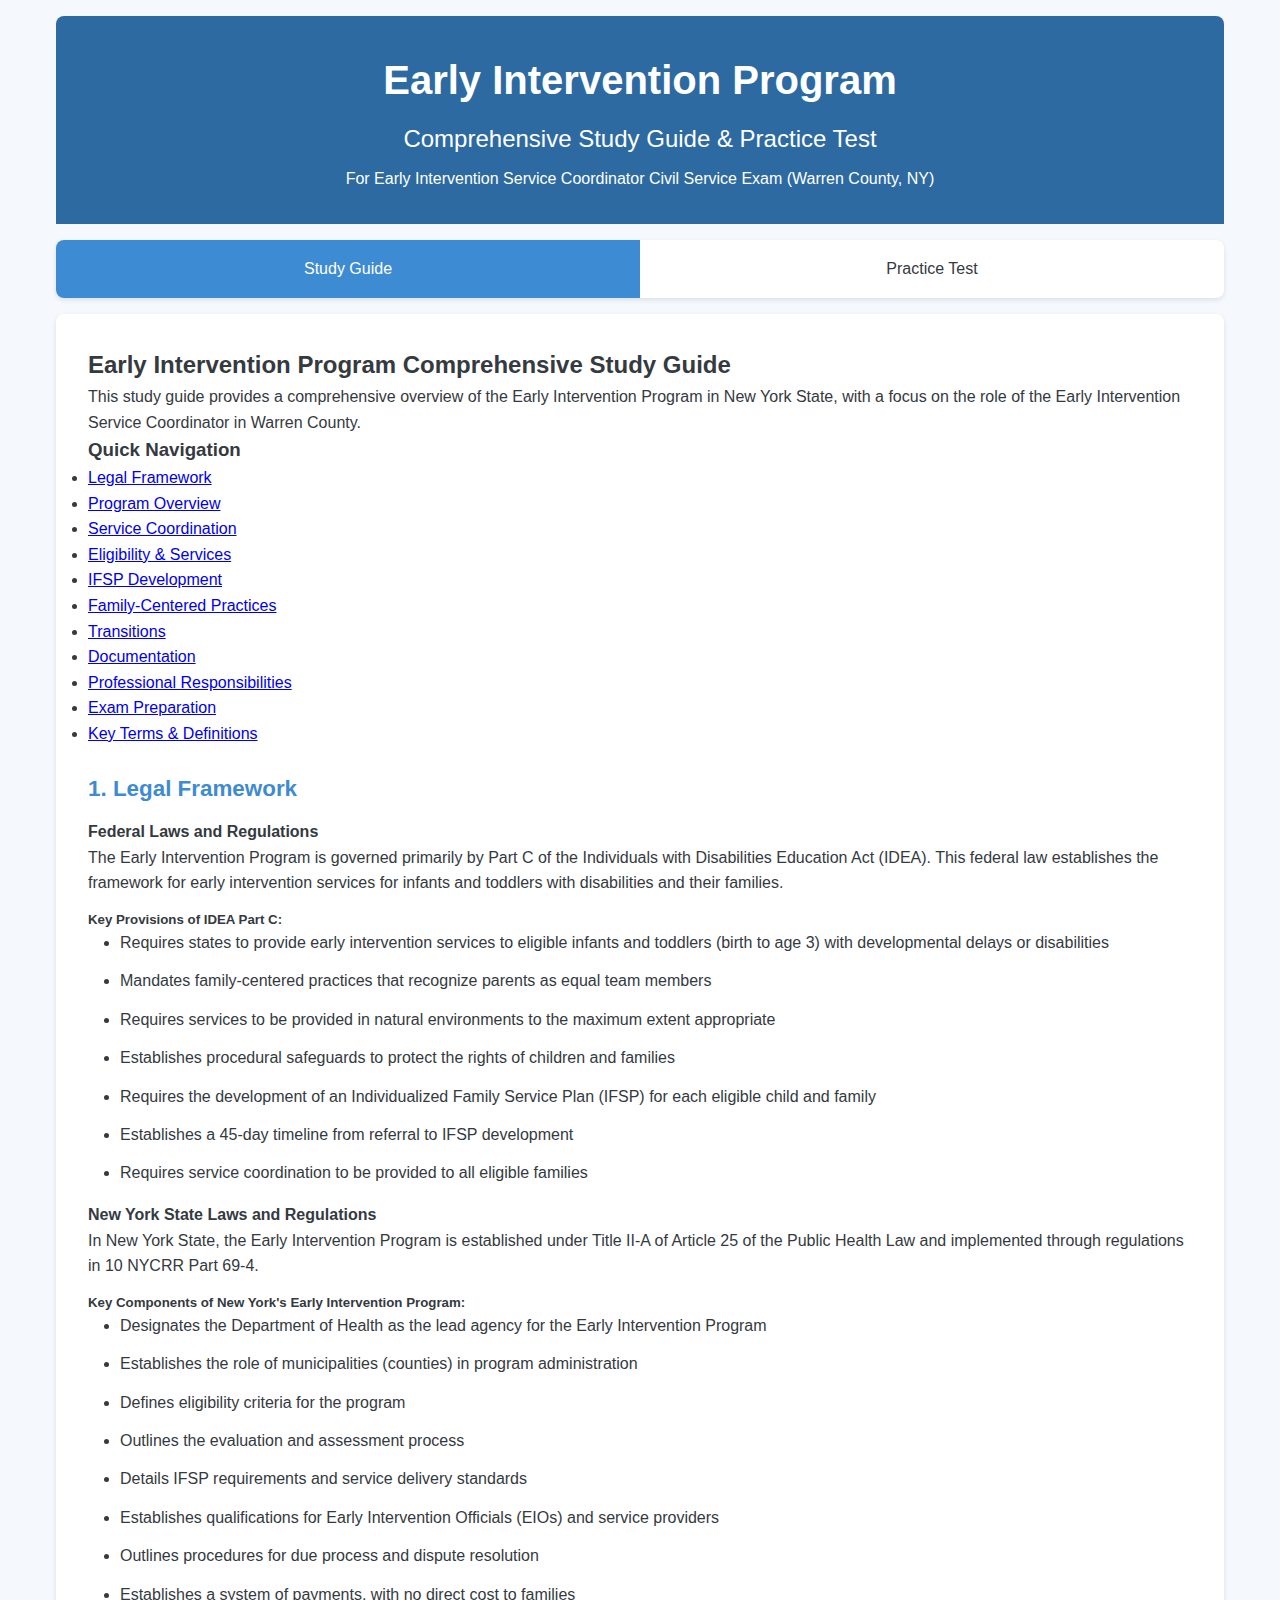
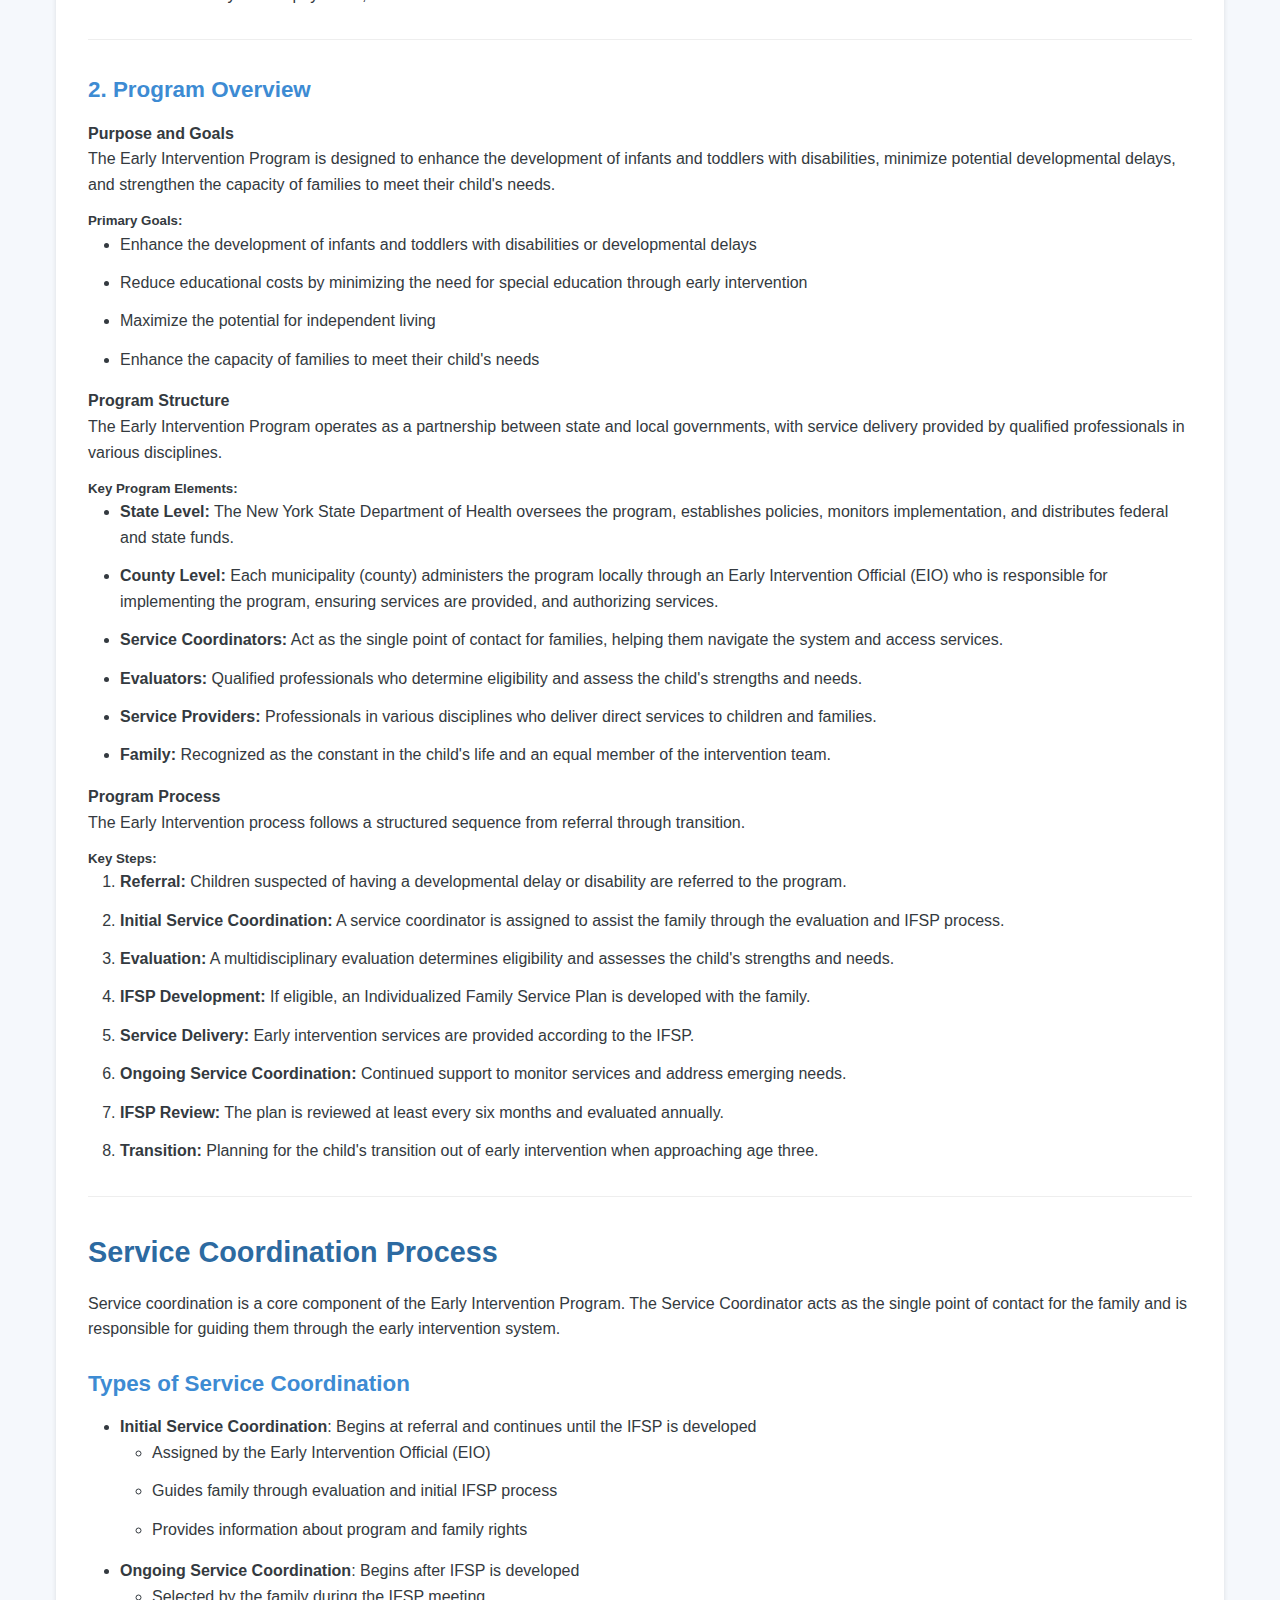
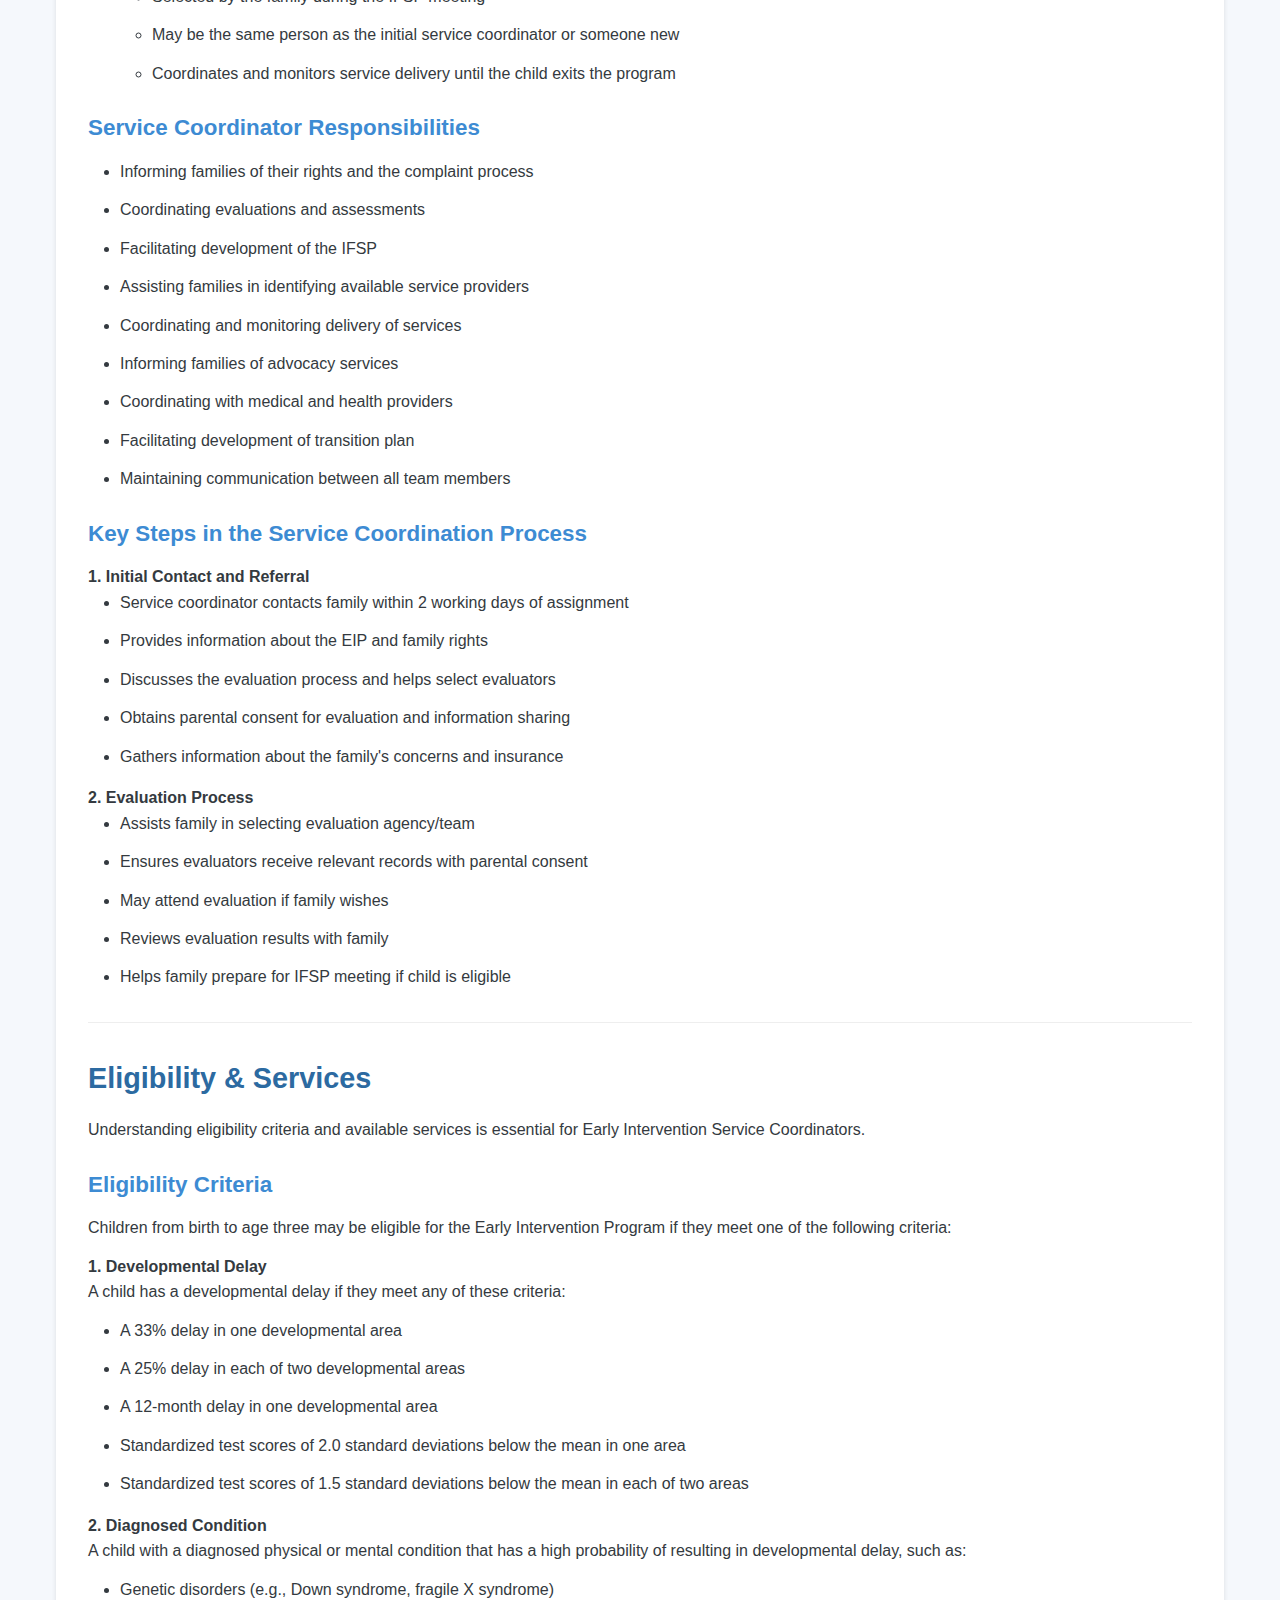
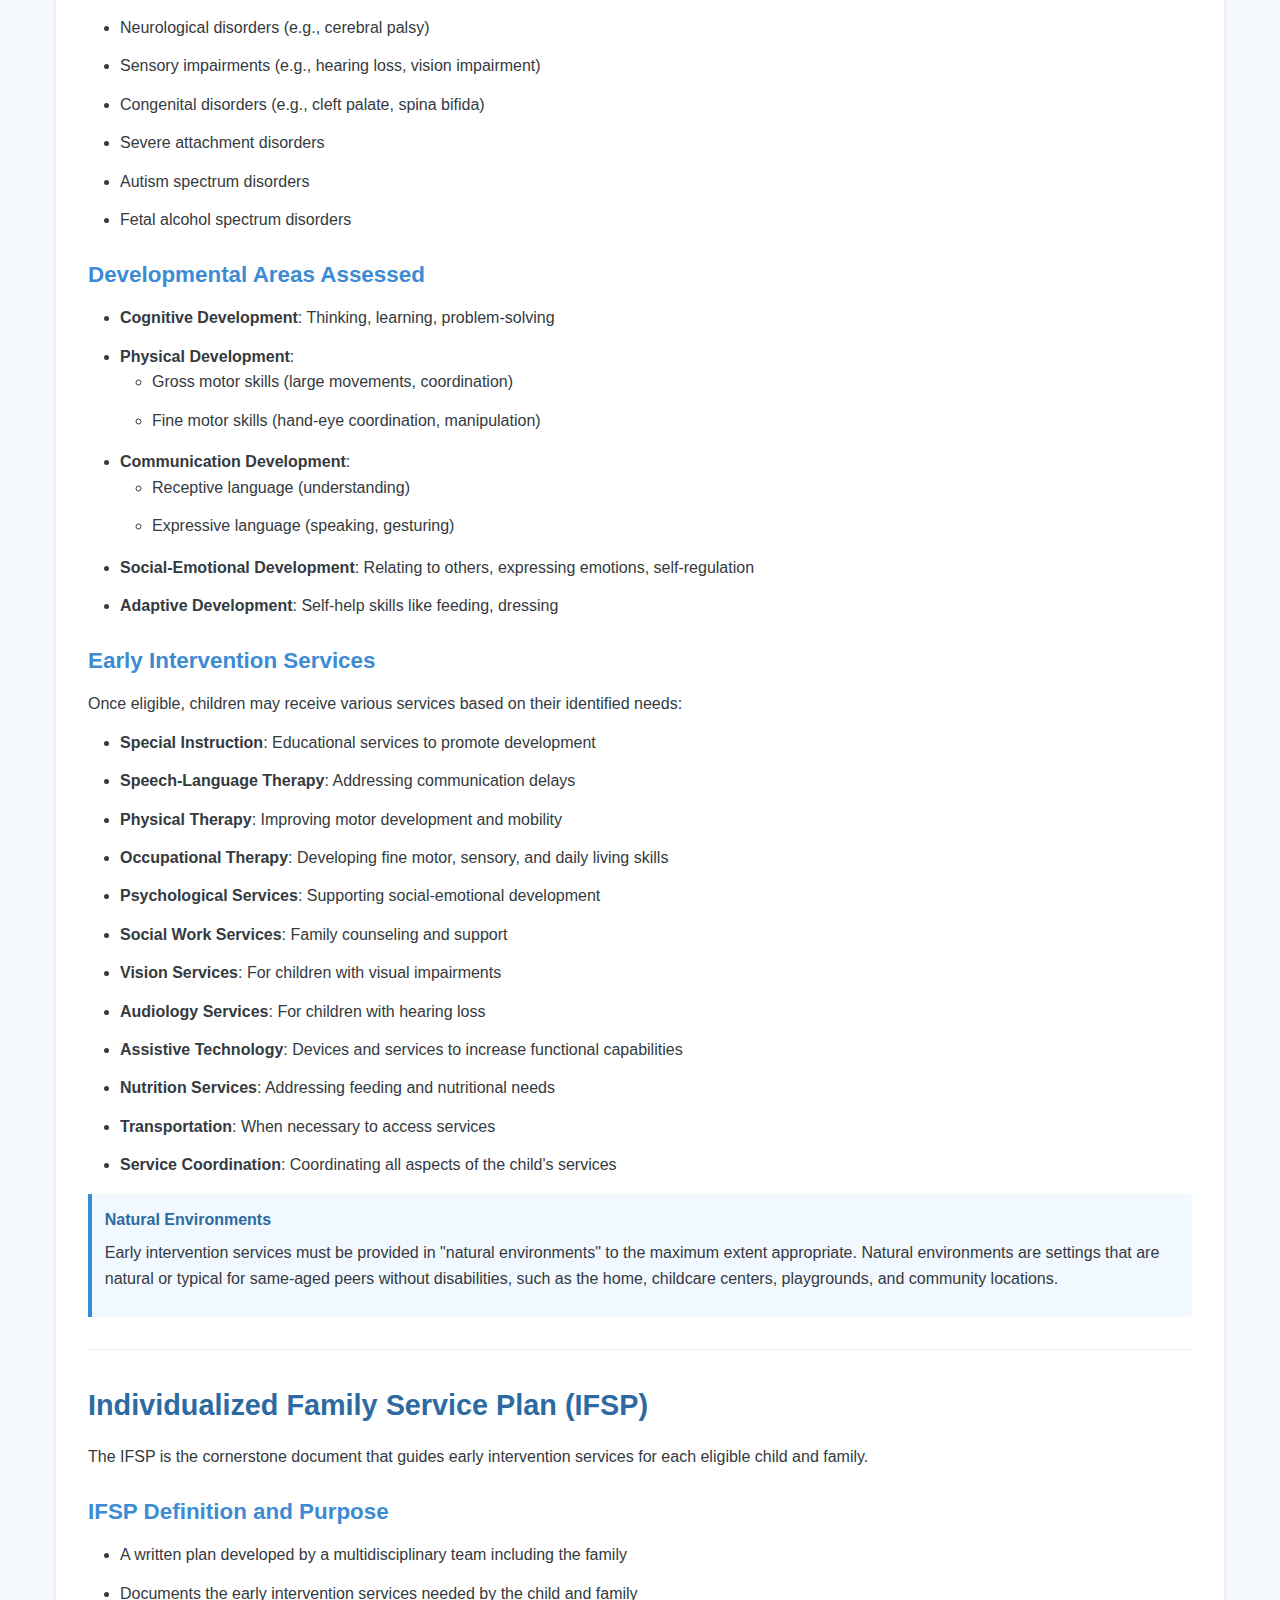
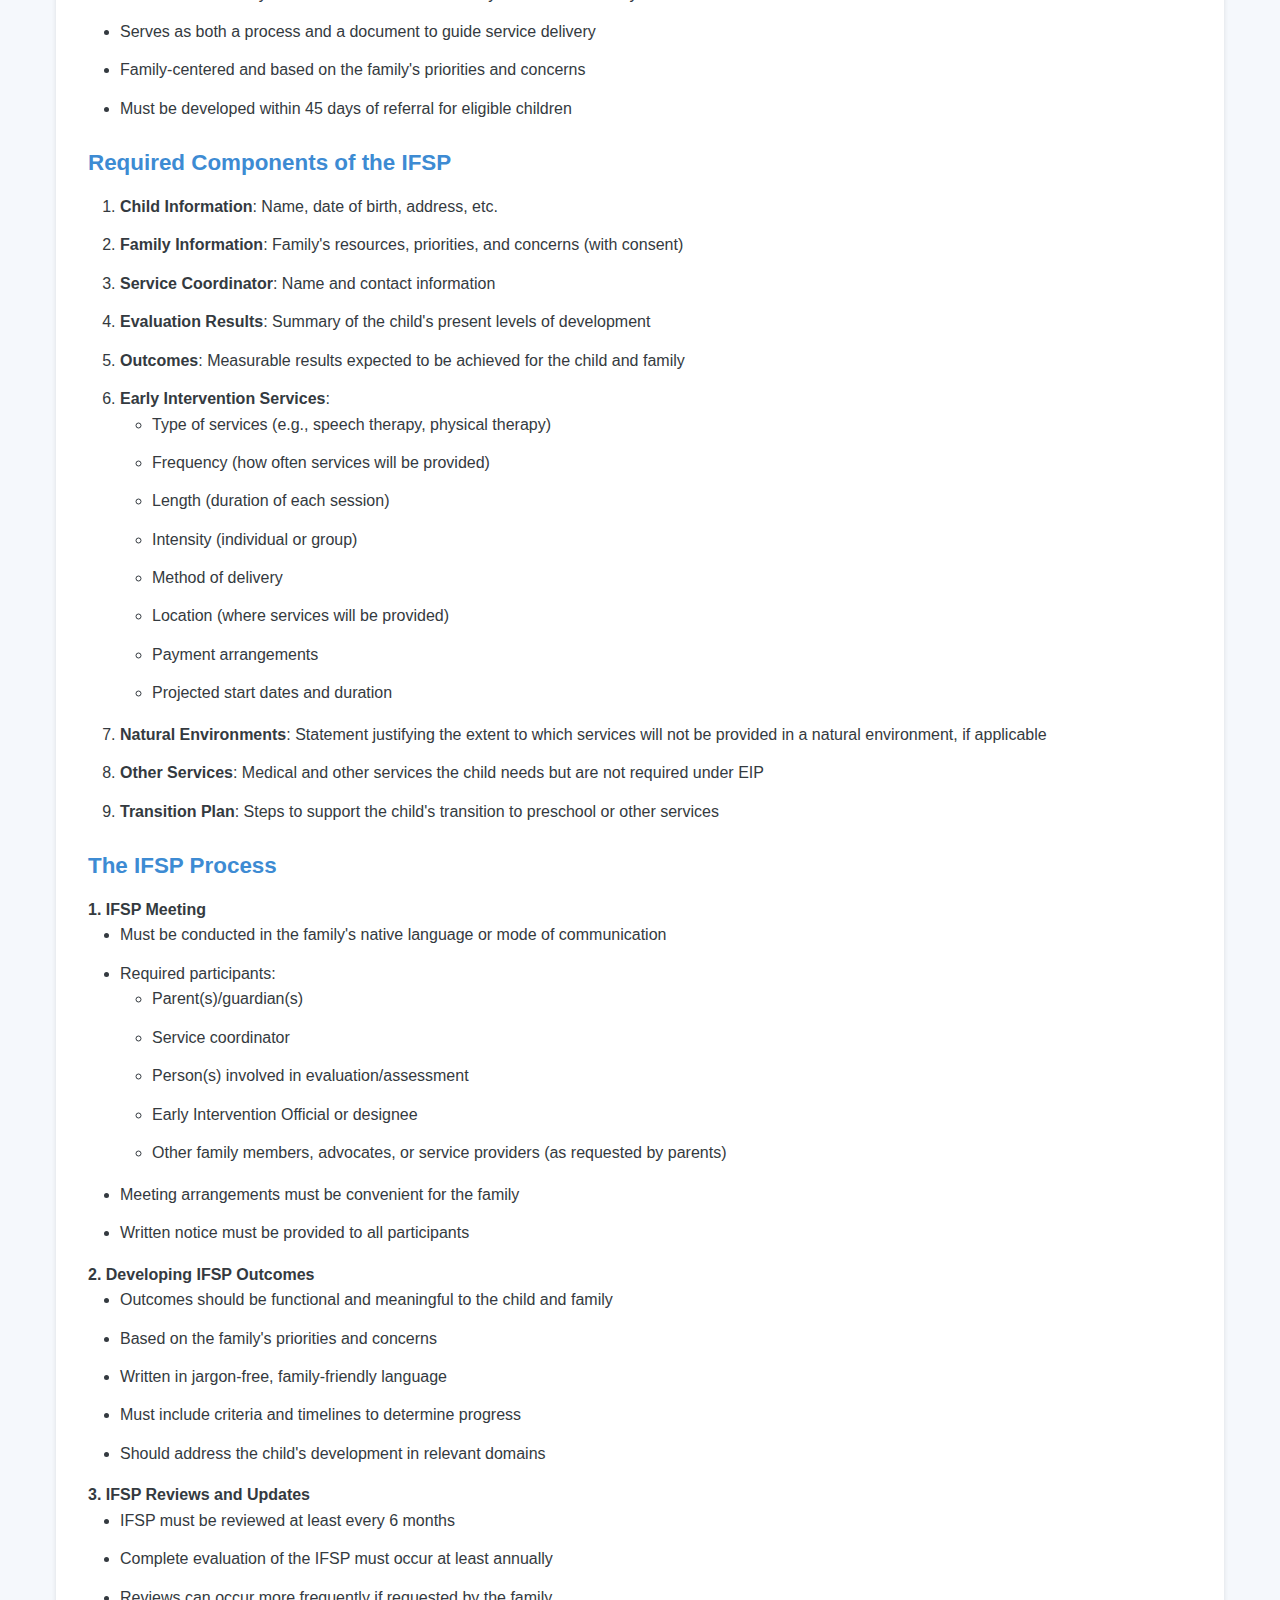
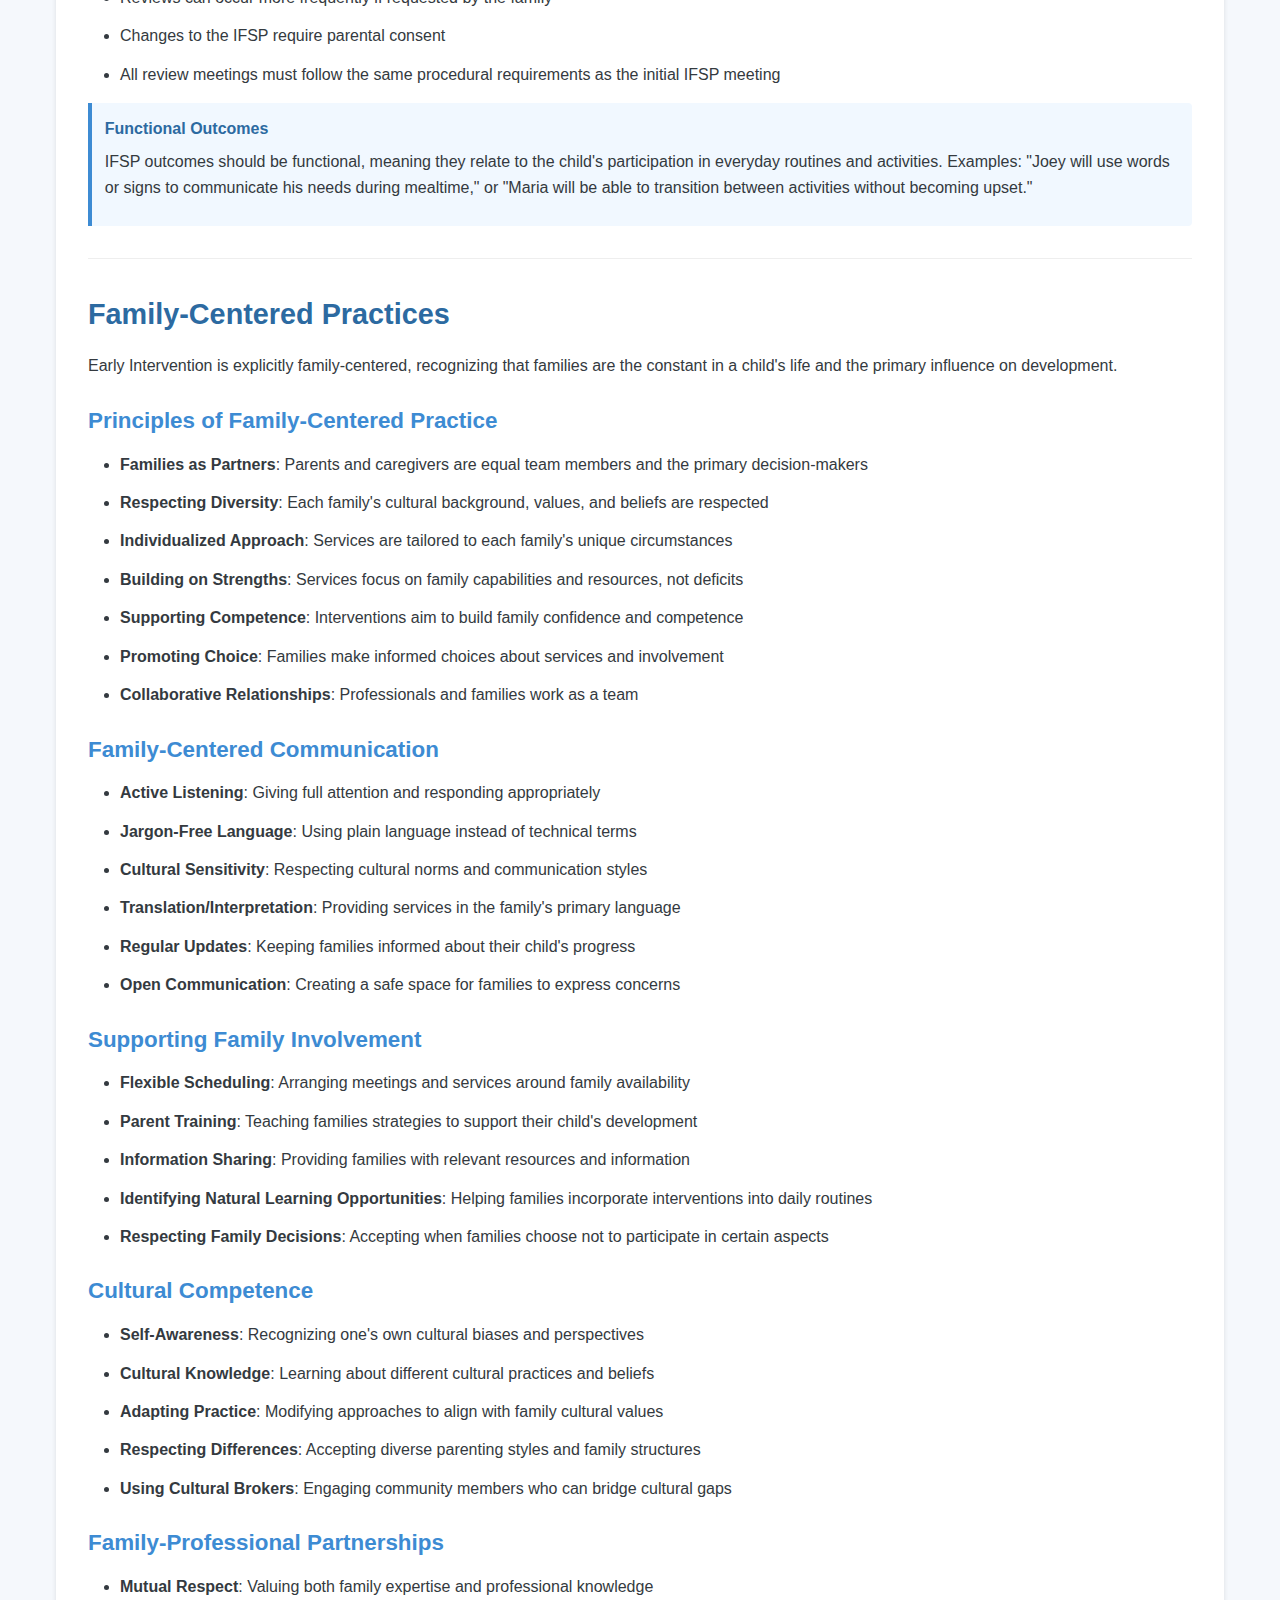
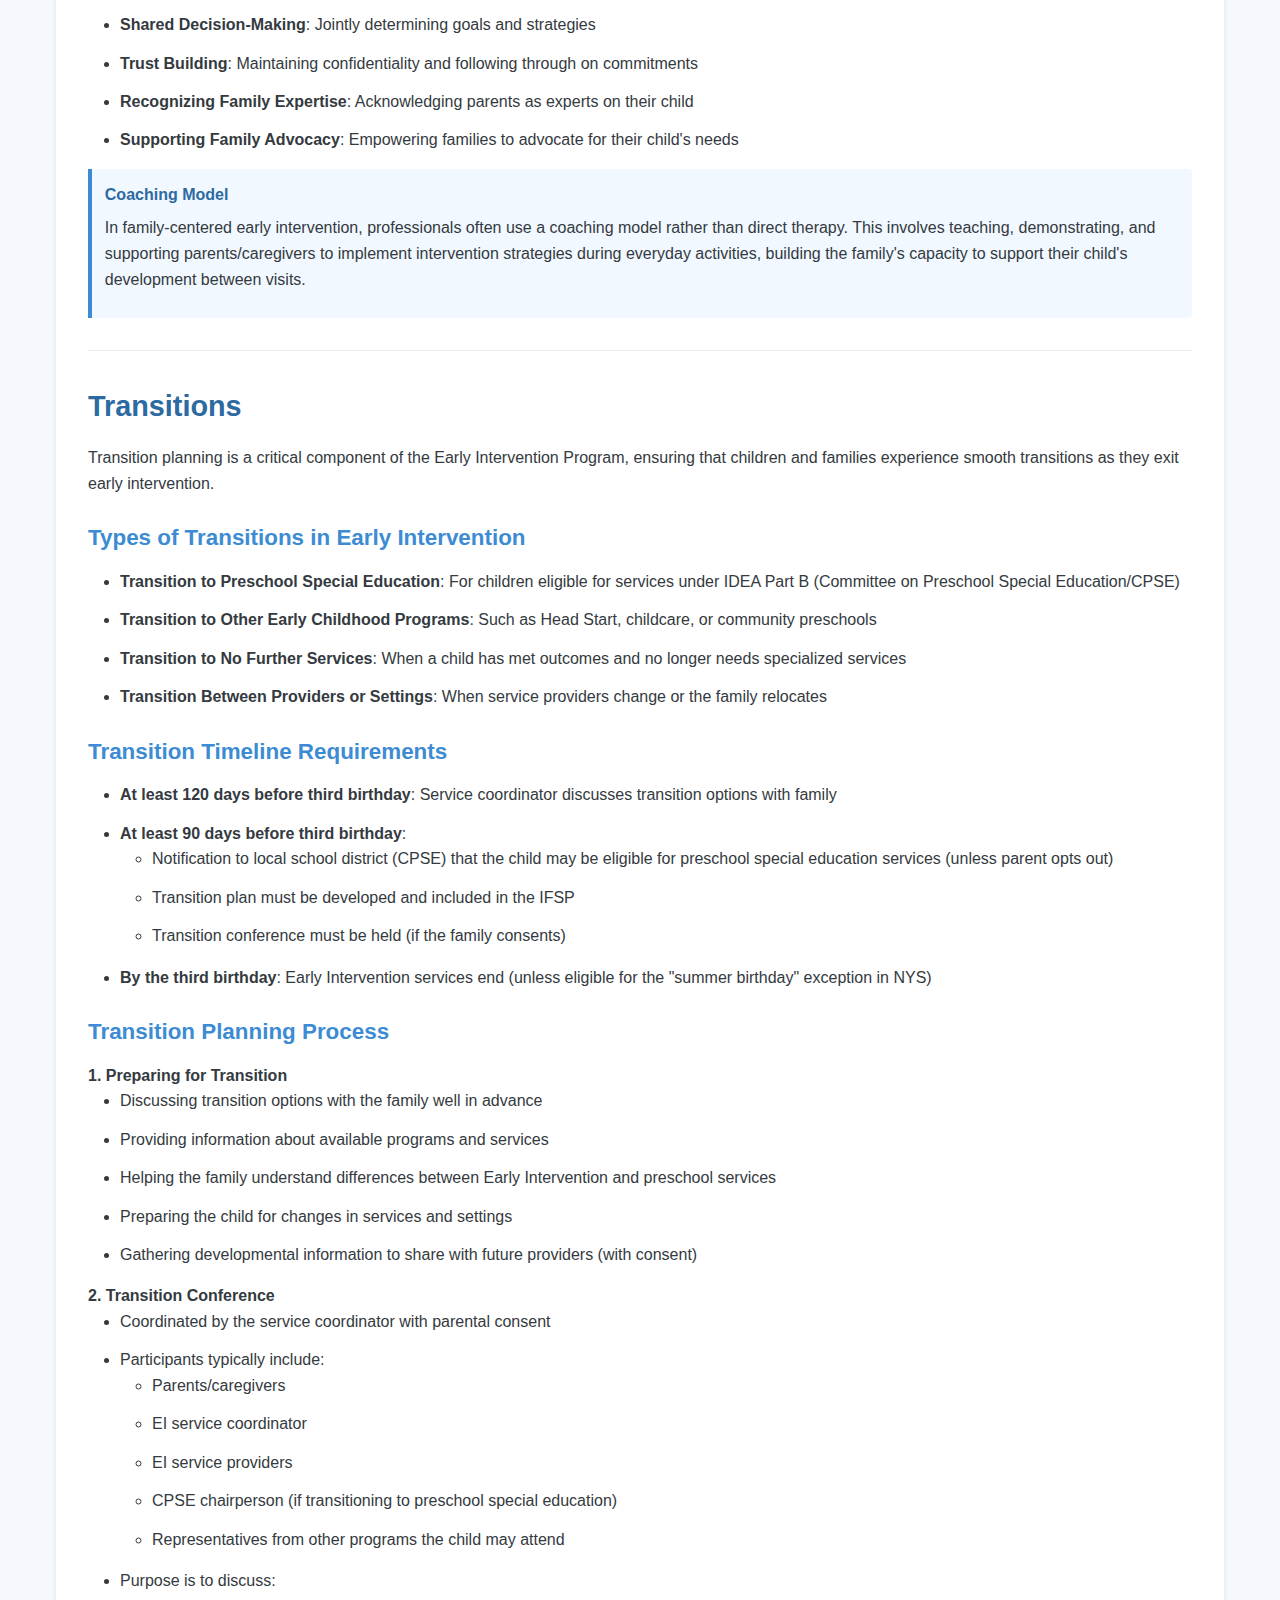
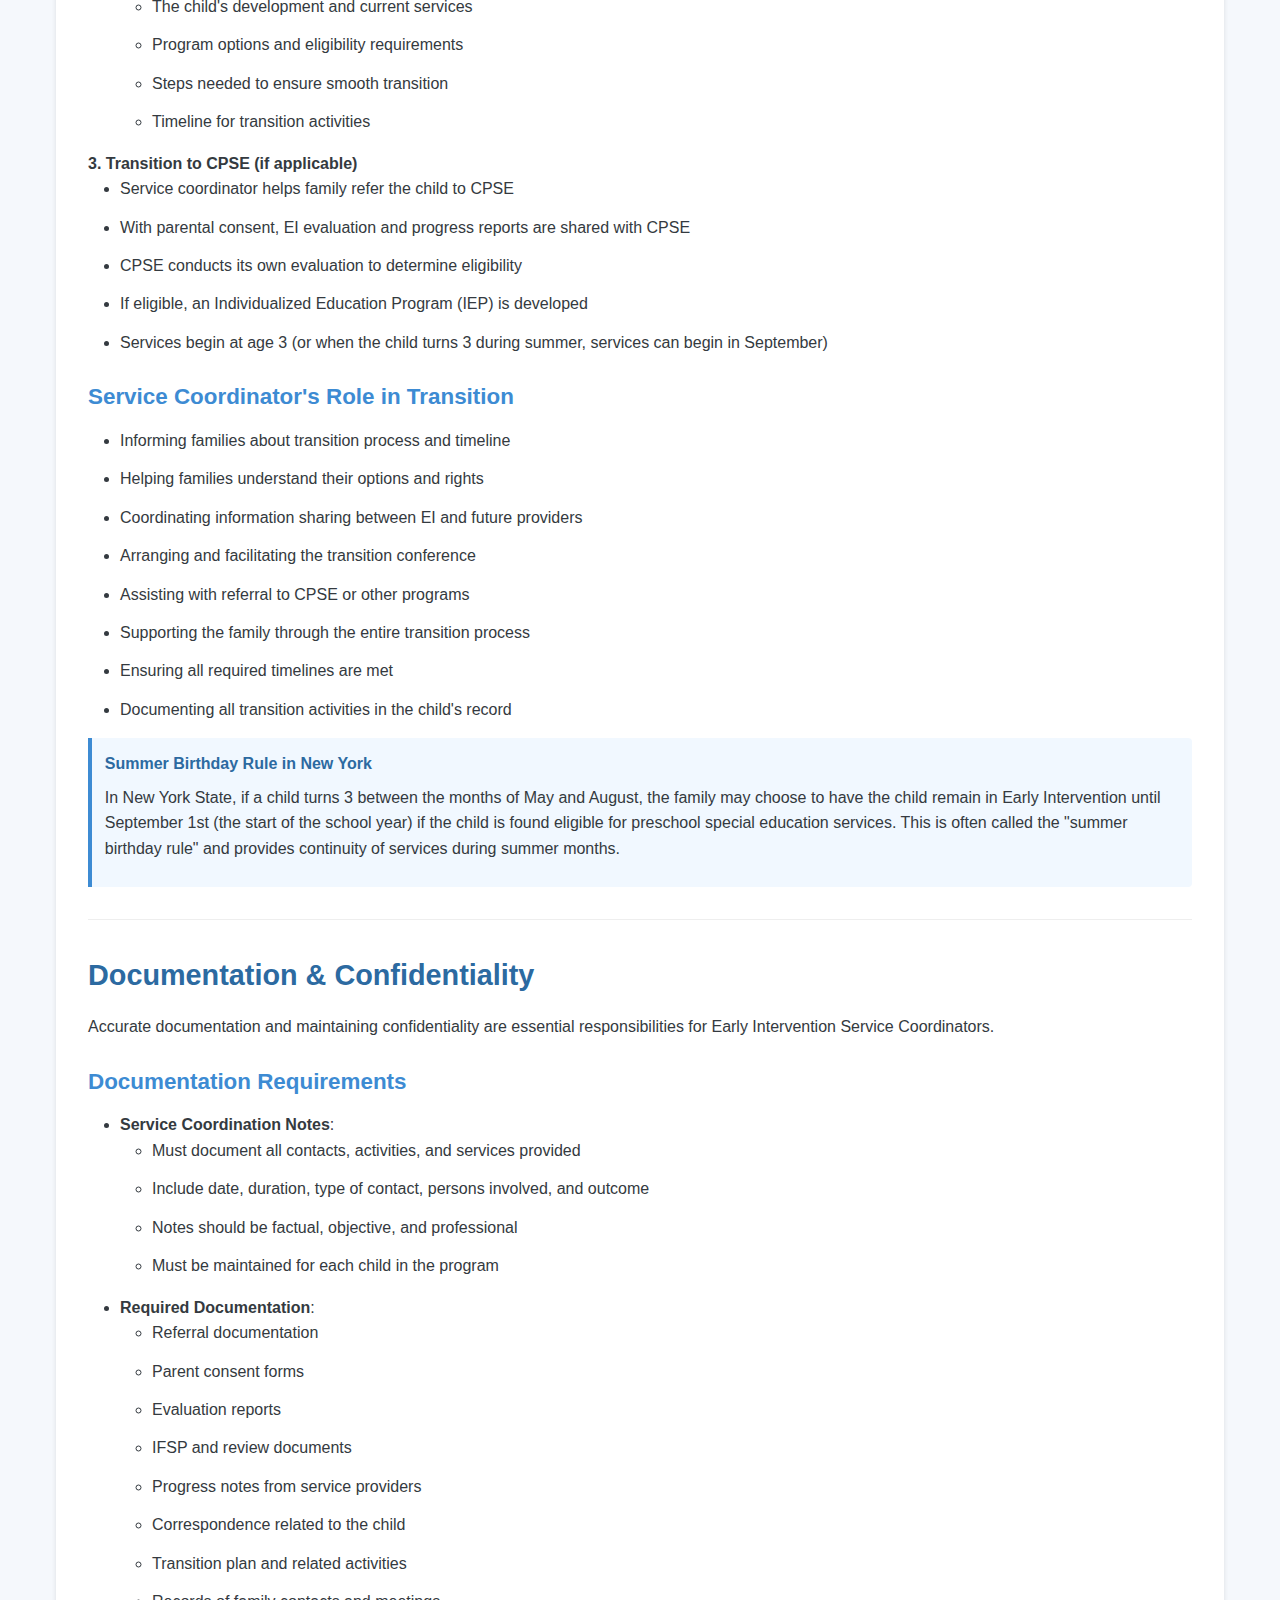
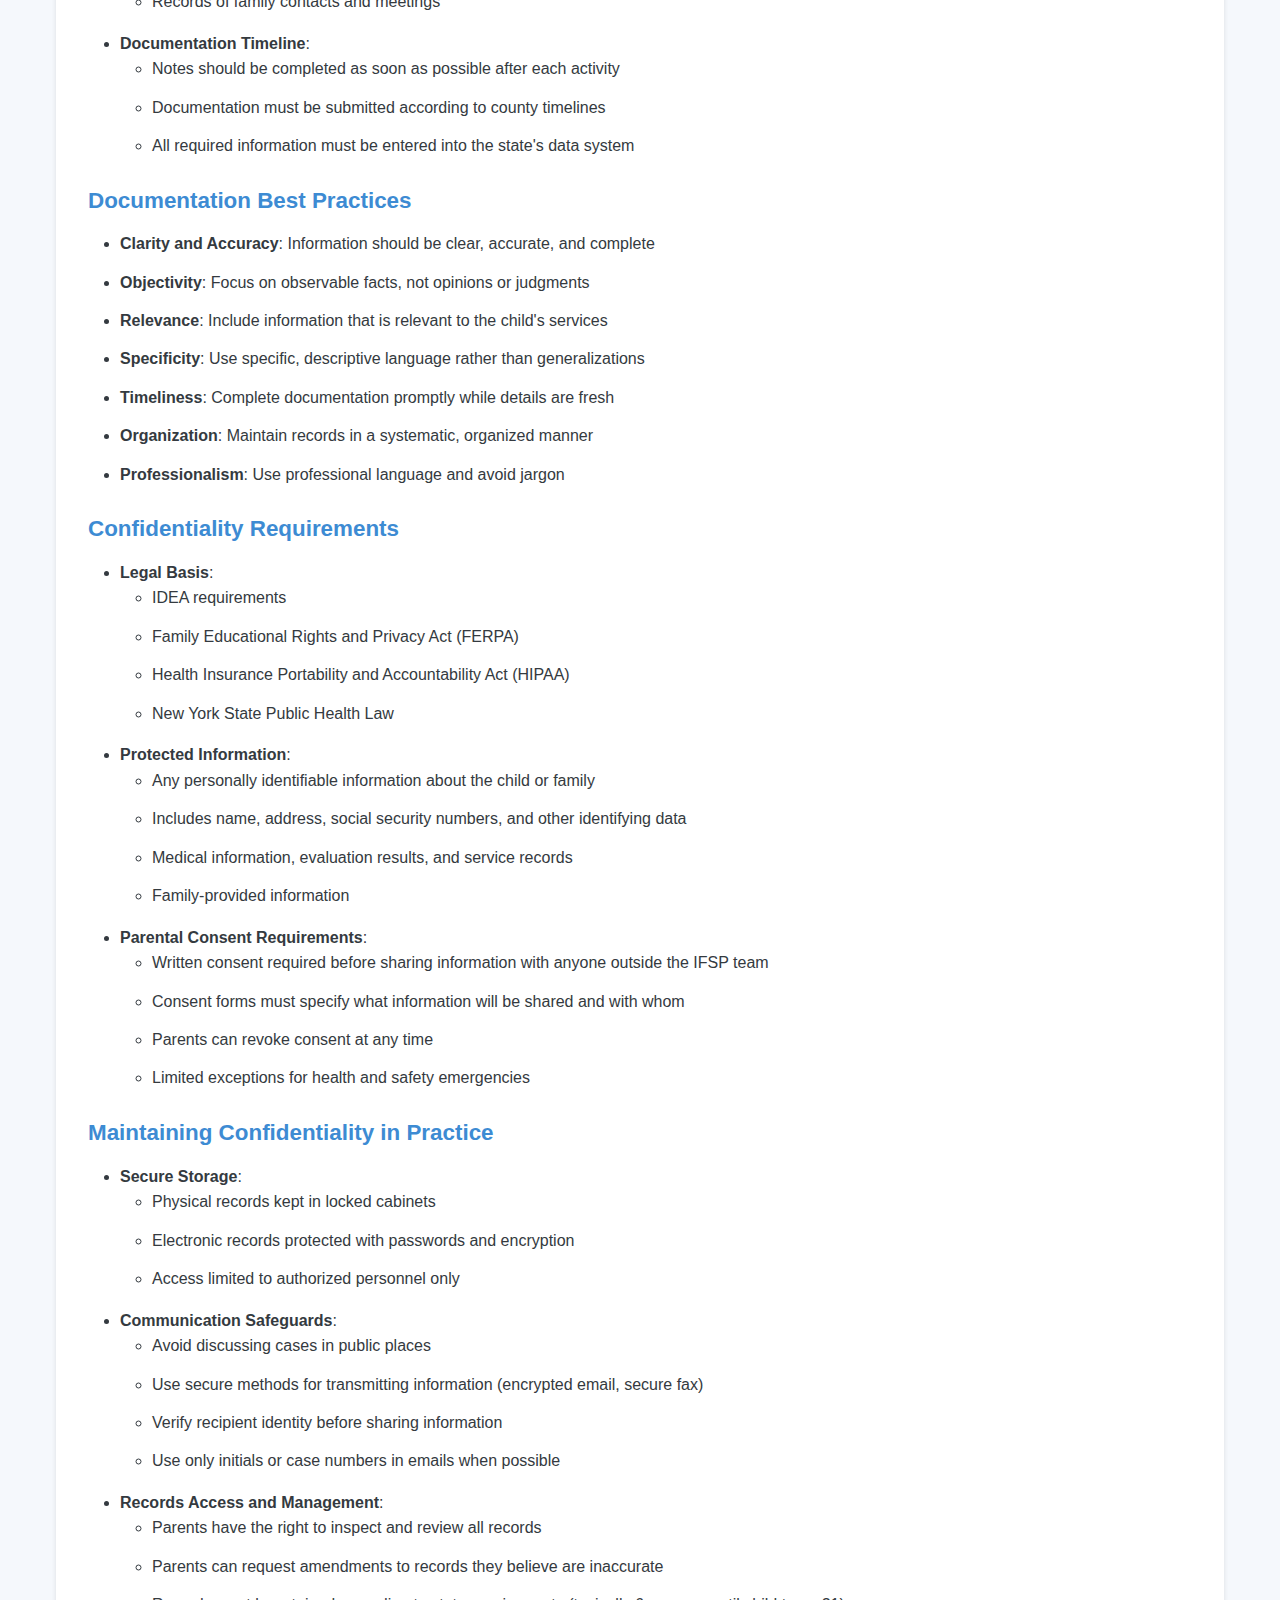
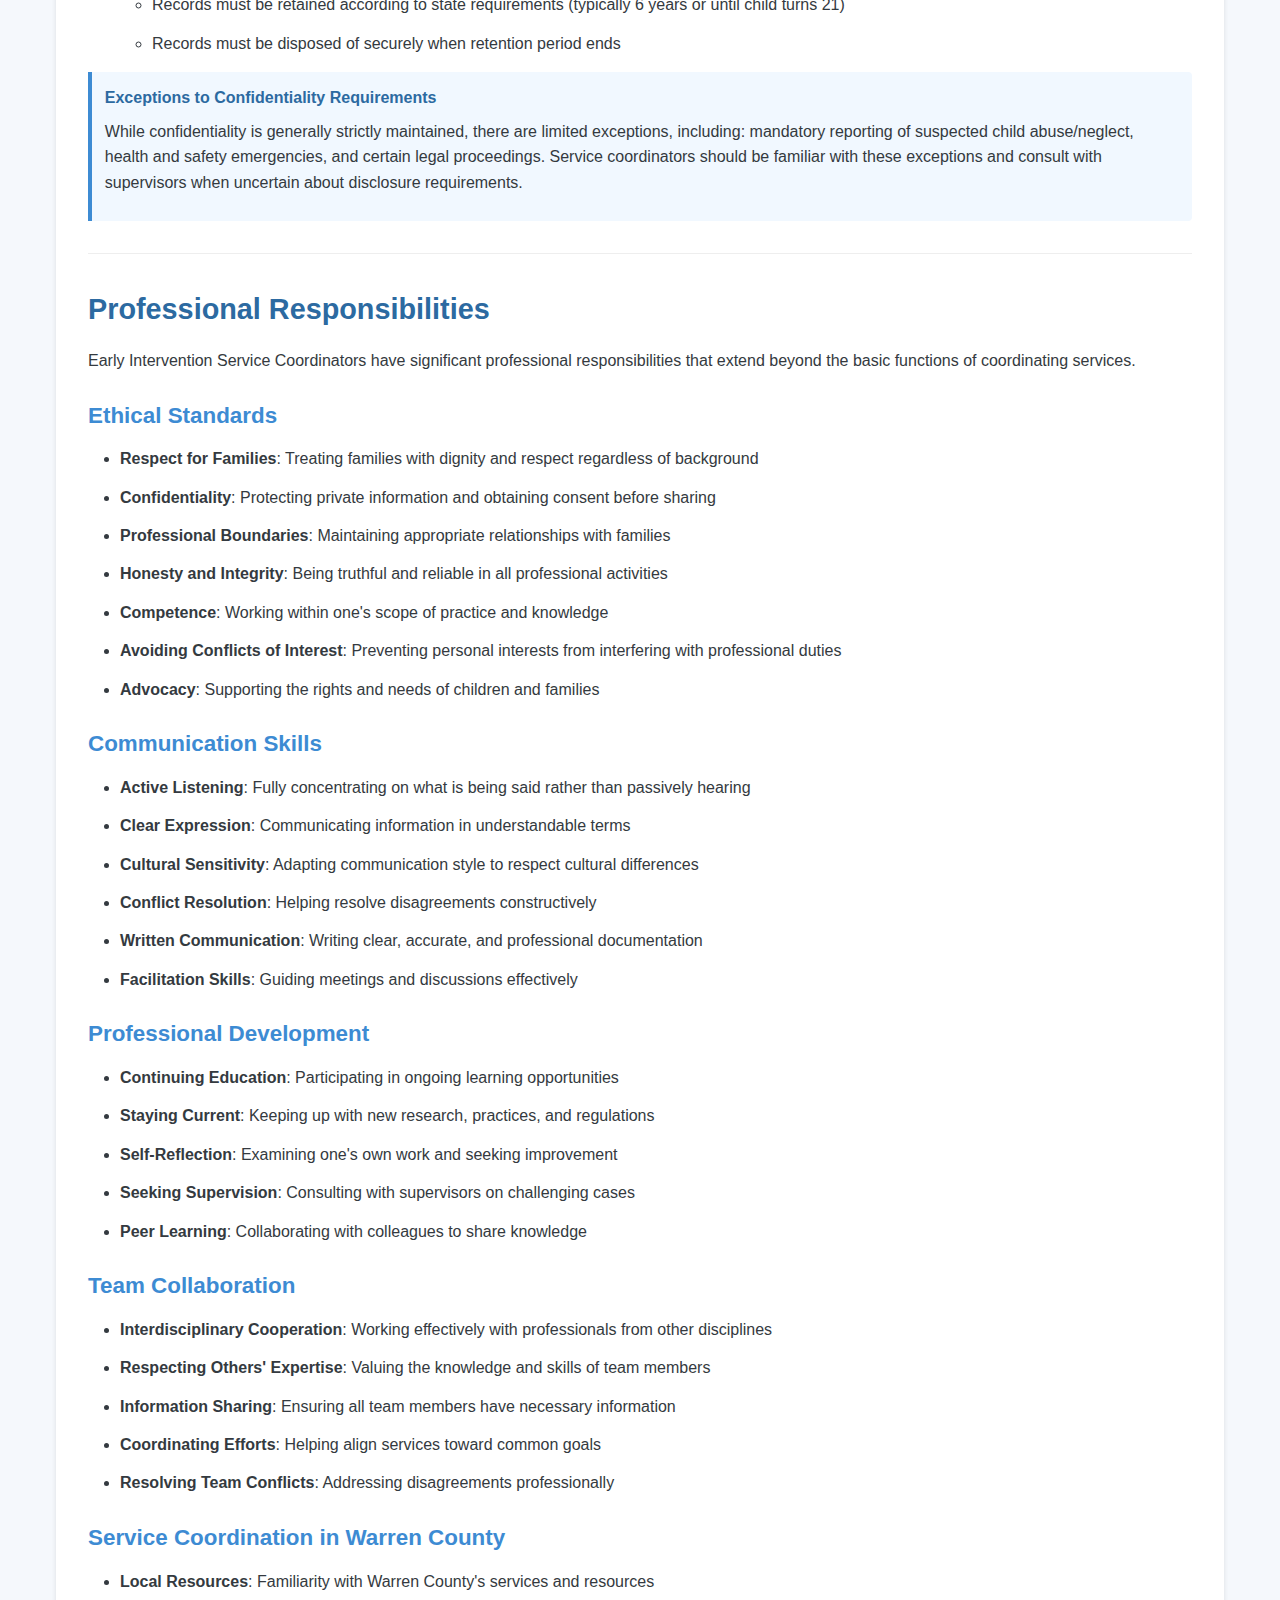
==== index.html @ 2634b5c9 "Add files via upload" ====
<!DOCTYPE html>
<html lang="en">
<head>
    <meta charset="UTF-8">
    <meta name="viewport" content="width=device-width, initial-scale=1.0">
    <title>Early Intervention Program - Study Guide & Practice Test</title>
    <link rel="stylesheet" href="styles.css">
</head>
<body>
    <div class="container">
        <header>
            <h1>Early Intervention Program</h1>
            <h2>Comprehensive Study Guide & Practice Test</h2>
            <p>For Early Intervention Service Coordinator Civil Service Exam (Warren County, NY)</p>
        </header>

        <nav id="main-nav">
            <ul>
                <li><a href="#study-guide" class="active">Study Guide</a></li>
                <li><a href="#practice-test">Practice Test</a></li>
            </ul>
        </nav>

        <main id="content">
            <!-- Study Guide and Test content will be loaded here -->
            <div id="study-guide" class="section active">
                <div id="study-guide-container"></div>
            </div>
            <div id="practice-test" class="section">
                <div id="practice-test-container"></div>
            </div>
        </main>

        <footer>
            <p>&copy; 2025 Early Intervention Program Study Materials</p>
        </footer>
    </div>

    <!-- Main Scripts -->
    <script src="script.js"></script>
    
    <!-- Study Guide Scripts -->
    <script src="study-guide-loader.js"></script>
    <script src="study-guide-service-coordination.js"></script>
    <script src="study-guide-eligibility.js"></script>
    <script src="study-guide-ifsp.js"></script>
    <script src="study-guide-family-centered.js"></script>
    <script src="study-guide-transitions.js"></script>
    <script src="study-guide-documentation.js"></script>
    <script src="study-guide-professional.js"></script>
    <script src="study-guide-key-terms.js"></script>
    
    <!-- Practice Test Scripts -->
    <script src="test-loader.js"></script>
    <script src="test-section1.js"></script>
    <script src="test-section1-part2.js"></script>
    <script src="test-section1-part3.js"></script>
    <script src="test-section2.js"></script>
    <script src="test-section2-part2.js"></script>
    <script src="test-section2-part3.js"></script>
    <script src="test-section3.js"></script>
    <script src="test-section4.js"></script>
    <script src="test-section5.js"></script>
    <script src="test-section6.js"></script>
    <script src="test-section7.js"></script>
    <script src="test-section8.js"></script>
</body>
</html>
---- styles.css ----
/* Global Styles */
:root {
    --primary-color: #2c6aa1;
    --secondary-color: #3d8bd3;
    --accent-color: #ff9900;
    --light-color: #f8f9fa;
    --dark-color: #343a40;
    --correct-color: #28a745;
    --incorrect-color: #dc3545;
}

* {
    margin: 0;
    padding: 0;
    box-sizing: border-box;
}

body {
    font-family: 'Segoe UI', Tahoma, Geneva, Verdana, sans-serif;
    line-height: 1.6;
    color: var(--dark-color);
    background-color: #f5f8fc;
}

.container {
    max-width: 1200px;
    margin: 0 auto;
    padding: 1rem;
    min-height: 100vh;
    display: flex;
    flex-direction: column;
}

/* Header Styles */
header {
    text-align: center;
    padding: 2rem 1rem;
    background-color: var(--primary-color);
    color: white;
    border-radius: 8px 8px 0 0;
    margin-bottom: 1rem;
}

header h1 {
    font-size: 2.5rem;
    margin-bottom: 0.5rem;
}

header h2 {
    font-size: 1.5rem;
    margin-bottom: 0.5rem;
    font-weight: 400;
}

/* Navigation */
nav {
    background-color: white;
    border-radius: 8px;
    margin-bottom: 1rem;
    box-shadow: 0 2px 5px rgba(0,0,0,0.1);
}

nav ul {
    display: flex;
    list-style: none;
}

nav ul li {
    flex: 1;
    text-align: center;
}

nav ul li a {
    display: block;
    padding: 1rem;
    color: var(--dark-color);
    text-decoration: none;
    font-weight: 500;
    transition: all 0.3s ease;
}

nav ul li a:hover, nav ul li a.active {
    background-color: var(--secondary-color);
    color: white;
}

nav ul li:first-child a.active {
    border-radius: 8px 0 0 8px;
}

nav ul li:last-child a.active {
    border-radius: 0 8px 8px 0;
}

/* Main Content */
main {
    flex: 1;
    background-color: white;
    border-radius: 8px;
    padding: 2rem;
    box-shadow: 0 2px 5px rgba(0,0,0,0.1);
}

.section {
    display: none;
}

.section.active {
    display: block;
}

/* Footer */
footer {
    text-align: center;
    padding: 1rem;
    margin-top: 1rem;
    color: var(--dark-color);
    font-size: 0.9rem;
}

/* Study Guide Styles */
.topic {
    margin-bottom: 2rem;
    border-bottom: 1px solid #eee;
    padding-bottom: 1rem;
}

.topic h2 {
    color: var(--primary-color);
    margin-bottom: 1rem;
    font-size: 1.8rem;
}

.topic h3 {
    color: var(--secondary-color);
    margin: 1.5rem 0 0.8rem;
    font-size: 1.4rem;
}

.topic p, .topic li {
    margin-bottom: 0.8rem;
}

.topic ul, .topic ol {
    margin-left: 2rem;
    margin-bottom: 1rem;
}

.key-term {
    background-color: #f1f8ff;
    border-left: 4px solid var(--secondary-color);
    padding: 0.8rem;
    margin: 1rem 0;
    border-radius: 0 4px 4px 0;
}

.key-term h4 {
    color: var(--primary-color);
    margin-bottom: 0.5rem;
}

/* Practice Test Styles */
.test-section {
    display: none;
}

.test-section.active {
    display: block;
}

.test-nav {
    display: flex;
    overflow-x: auto;
    margin-bottom: 1.5rem;
    padding-bottom: 0.5rem;
    white-space: nowrap;
}

.test-nav-item {
    padding: 0.5rem 1rem;
    margin-right: 0.5rem;
    background-color: var(--light-color);
    border-radius: 4px;
    cursor: pointer;
    transition: all 0.3s ease;
}

.test-nav-item:hover, .test-nav-item.active {
    background-color: var(--secondary-color);
    color: white;
}

.question-container {
    margin-bottom: 2rem;
    padding: 1.5rem;
    background-color: white;
    border-radius: 8px;
    box-shadow: 0 2px 5px rgba(0,0,0,0.1);
}

.question {
    font-size: 1.2rem;
    font-weight: 600;
    margin-bottom: 1rem;
}

.options {
    list-style: none;
    margin-bottom: 1.5rem;
}

.option {
    padding: 0.8rem 1rem;
    margin-bottom: 0.8rem;
    border: 1px solid #dee2e6;
    border-radius: 4px;
    cursor: pointer;
    transition: all 0.2s ease;
}

.option:hover, .option.selected {
    background-color: #f0f7ff;
    border-color: var(--secondary-color);
}

.option.selected {
    font-weight: 500;
}

.option.correct-answer {
    background-color: rgba(40, 167, 69, 0.2);
    border-color: var(--correct-color);
}

.option.incorrect-answer {
    background-color: rgba(220, 53, 69, 0.2);
    border-color: var(--incorrect-color);
}

.explanation {
    margin-top: 1rem;
    padding: 1rem;
    background-color: #f8f9fa;
    border-left: 4px solid var(--primary-color);
    font-style: italic;
}

.feedback-message {
    margin: 1rem 0;
    padding: 0.8rem;
    border-radius: 4px;
    font-weight: 500;
}

.feedback-message.correct {
    background-color: rgba(40, 167, 69, 0.2);
    color: #155724;
    border: 1px solid #c3e6cb;
}

.feedback-message.incorrect {
    background-color: rgba(220, 53, 69, 0.2);
    color: #721c24;
    border: 1px solid #f5c6cb;
}

.feedback-message.warning {
    background-color: rgba(255, 193, 7, 0.2);
    color: #856404;
    border: 1px solid #ffeeba;
}

.check-answer {
    margin-top: 1rem;
    background-color: var(--secondary-color);
    color: white;
    border: none;
    border-radius: 4px;
    padding: 0.6rem 1.2rem;
    cursor: pointer;
    transition: background-color 0.3s ease;
}

.check-answer:hover {
    background-color: #2d6da3;
}

.check-answer:disabled {
    background-color: #b8c2cc;
    cursor: not-allowed;
}

.results {
    padding: 2rem;
    background-color: white;
    border-radius: 8px;
    box-shadow: 0 2px 5px rgba(0,0,0,0.1);
}

.score-bar {
    height: 2rem;
    background-color: #e9ecef;
    border-radius: 4px;
    margin: 1rem 0 2rem;
    overflow: hidden;
}

.score {
    height: 100%;
    background-color: var(--primary-color);
    border-radius: 4px 0 0 4px;
    transition: width 1s ease-in-out;
}

.question-summary {
    list-style: none;
    margin-bottom: 2rem;
}

.summary-item {
    margin-bottom: 1.5rem;
    padding: 1rem;
    border-radius: 4px;
    border-left: 4px solid transparent;
}

.summary-item.correct {
    background-color: rgba(40, 167, 69, 0.1);
    border-left-color: var(--correct-color);
}

.summary-item.incorrect {
    background-color: rgba(220, 53, 69, 0.1);
    border-left-color: var(--incorrect-color);
}

.summary-question {
    font-weight: 600;
    margin-bottom: 0.5rem;
}

.summary-result {
    margin-bottom: 0.5rem;
    font-weight: 500;
}

.summary-explanation {
    font-style: italic;
    color: #6c757d;
    padding-left: 1rem;
    border-left: 2px solid #dee2e6;
}

/* Test Controls Styles */
.test-controls {
    display: flex;
    justify-content: space-between;
    margin-top: 2rem;
    padding: 1rem 0;
    border-top: 1px solid #e9ecef;
}

.btn {
    padding: 0.8rem 1.5rem;
    background-color: var(--primary-color);
    color: white;
    border: none;
    border-radius: 4px;
    cursor: pointer;
    font-weight: 500;
    transition: all 0.3s ease;
    margin-right: 0.5rem;
}

.btn:hover {
    background-color: var(--secondary-color);
}

.btn.secondary {
    background-color: var(--light-color);
    color: var(--dark-color);
    border: 1px solid #ddd;
}

.btn.secondary:hover {
    background-color: #e2e6ea;
}

.btn:disabled {
    background-color: #b8c2cc;
    cursor: not-allowed;
}

.progress-bar {
    height: 10px;
    background-color: #e9ecef;
    border-radius: 5px;
    margin-bottom: 1rem;
    overflow: hidden;
}

.progress {
    height: 100%;
    background-color: var(--secondary-color);
    width: 0%;
    transition: width 0.3s ease;
}

/* Test Navigation Styles */
.test-nav {
    margin-bottom: 2rem;
}

.test-nav h2 {
    margin-bottom: 1rem;
}

.test-nav ul {
    display: flex;
    flex-wrap: wrap;
    list-style: none;
    gap: 0.5rem;
}

.test-nav-button {
    padding: 0.7rem 1rem;
    background-color: var(--light-color);
    border: 1px solid #ddd;
    border-radius: 4px;
    cursor: pointer;
    font-weight: 500;
    transition: all 0.2s ease;
    width: 100%;
    text-align: left;
}

.test-nav-button:hover, .test-nav-button.active {
    background-color: var(--secondary-color);
    color: white;
    border-color: var(--secondary-color);
}

/* Responsive Design */
@media (max-width: 768px) {
    header h1 {
        font-size: 2rem;
    }
    
    header h2 {
        font-size: 1.2rem;
    }
    
    main {
        padding: 1rem;
    }
    
    .test-controls {
        flex-direction: column;
        gap: 1rem;
    }
    
    .btn {
        width: 100%;
        margin-right: 0;
        margin-bottom: 0.5rem;
    }
}
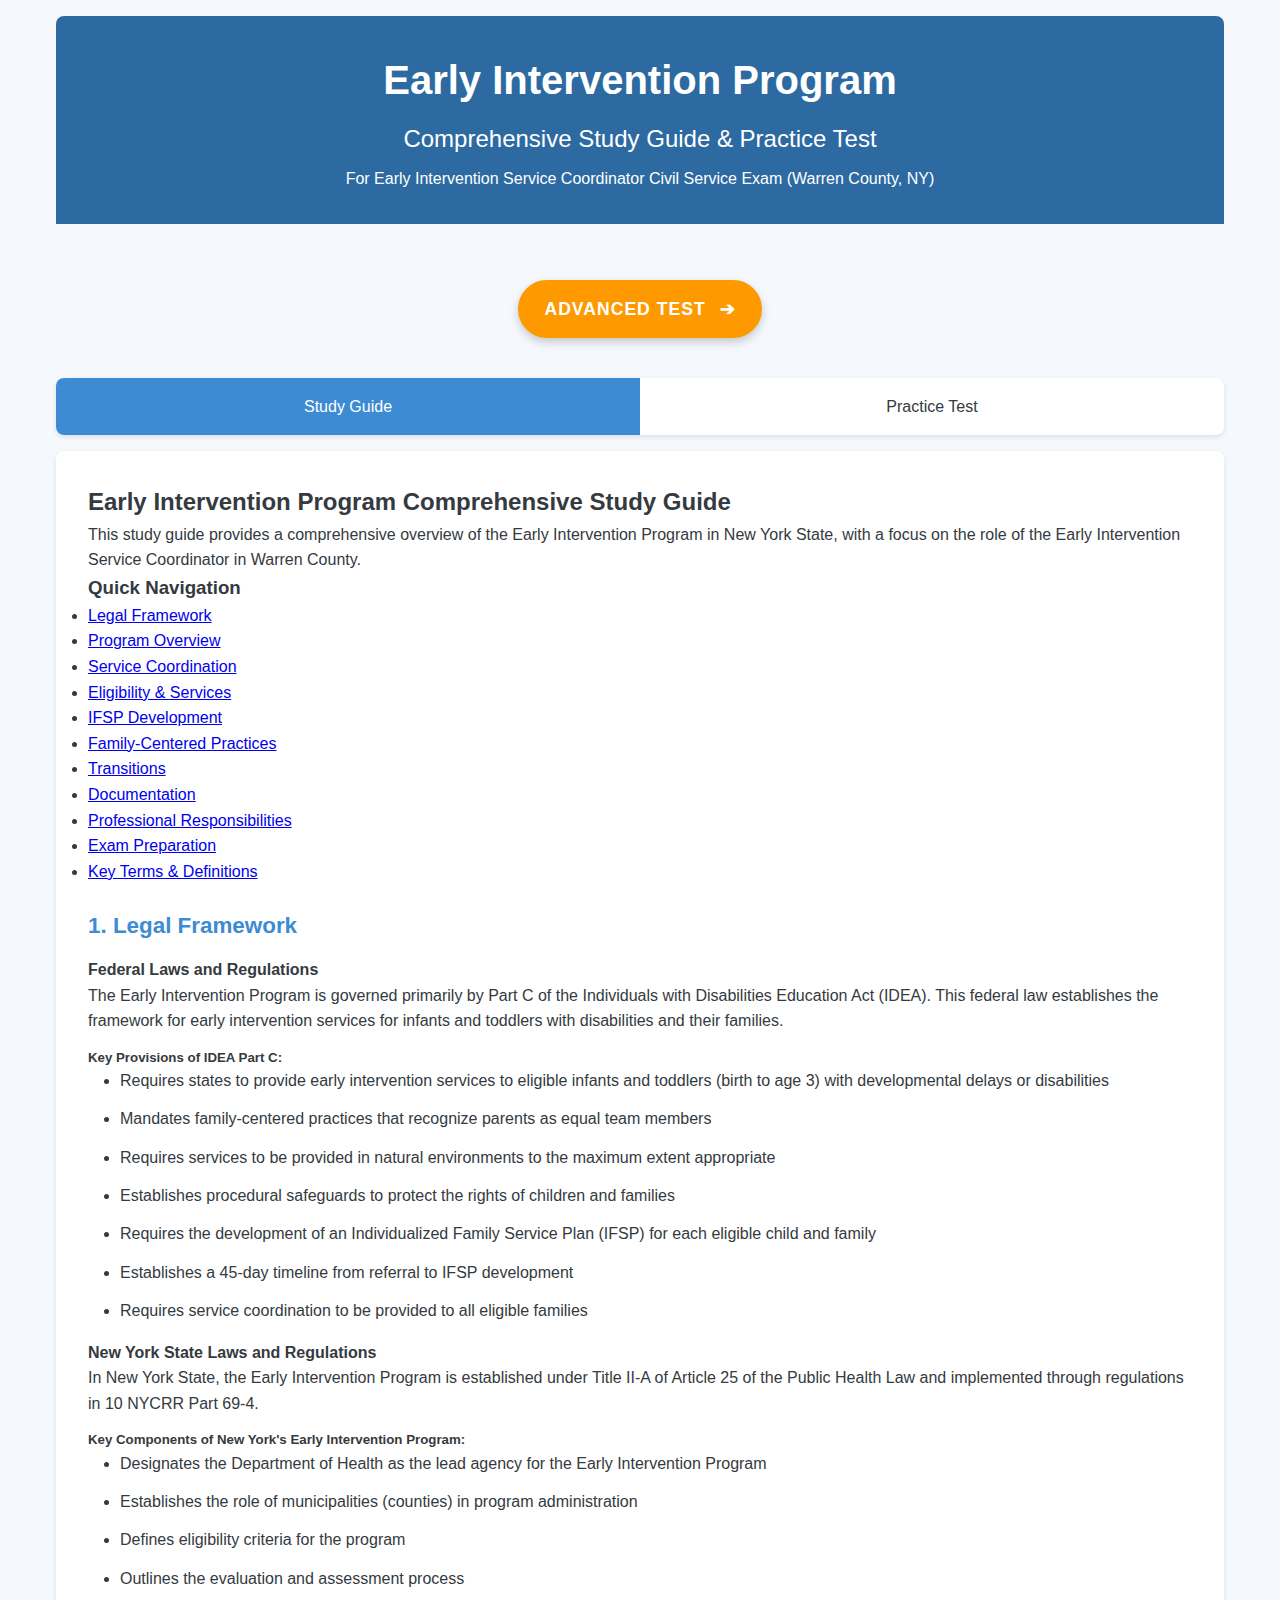
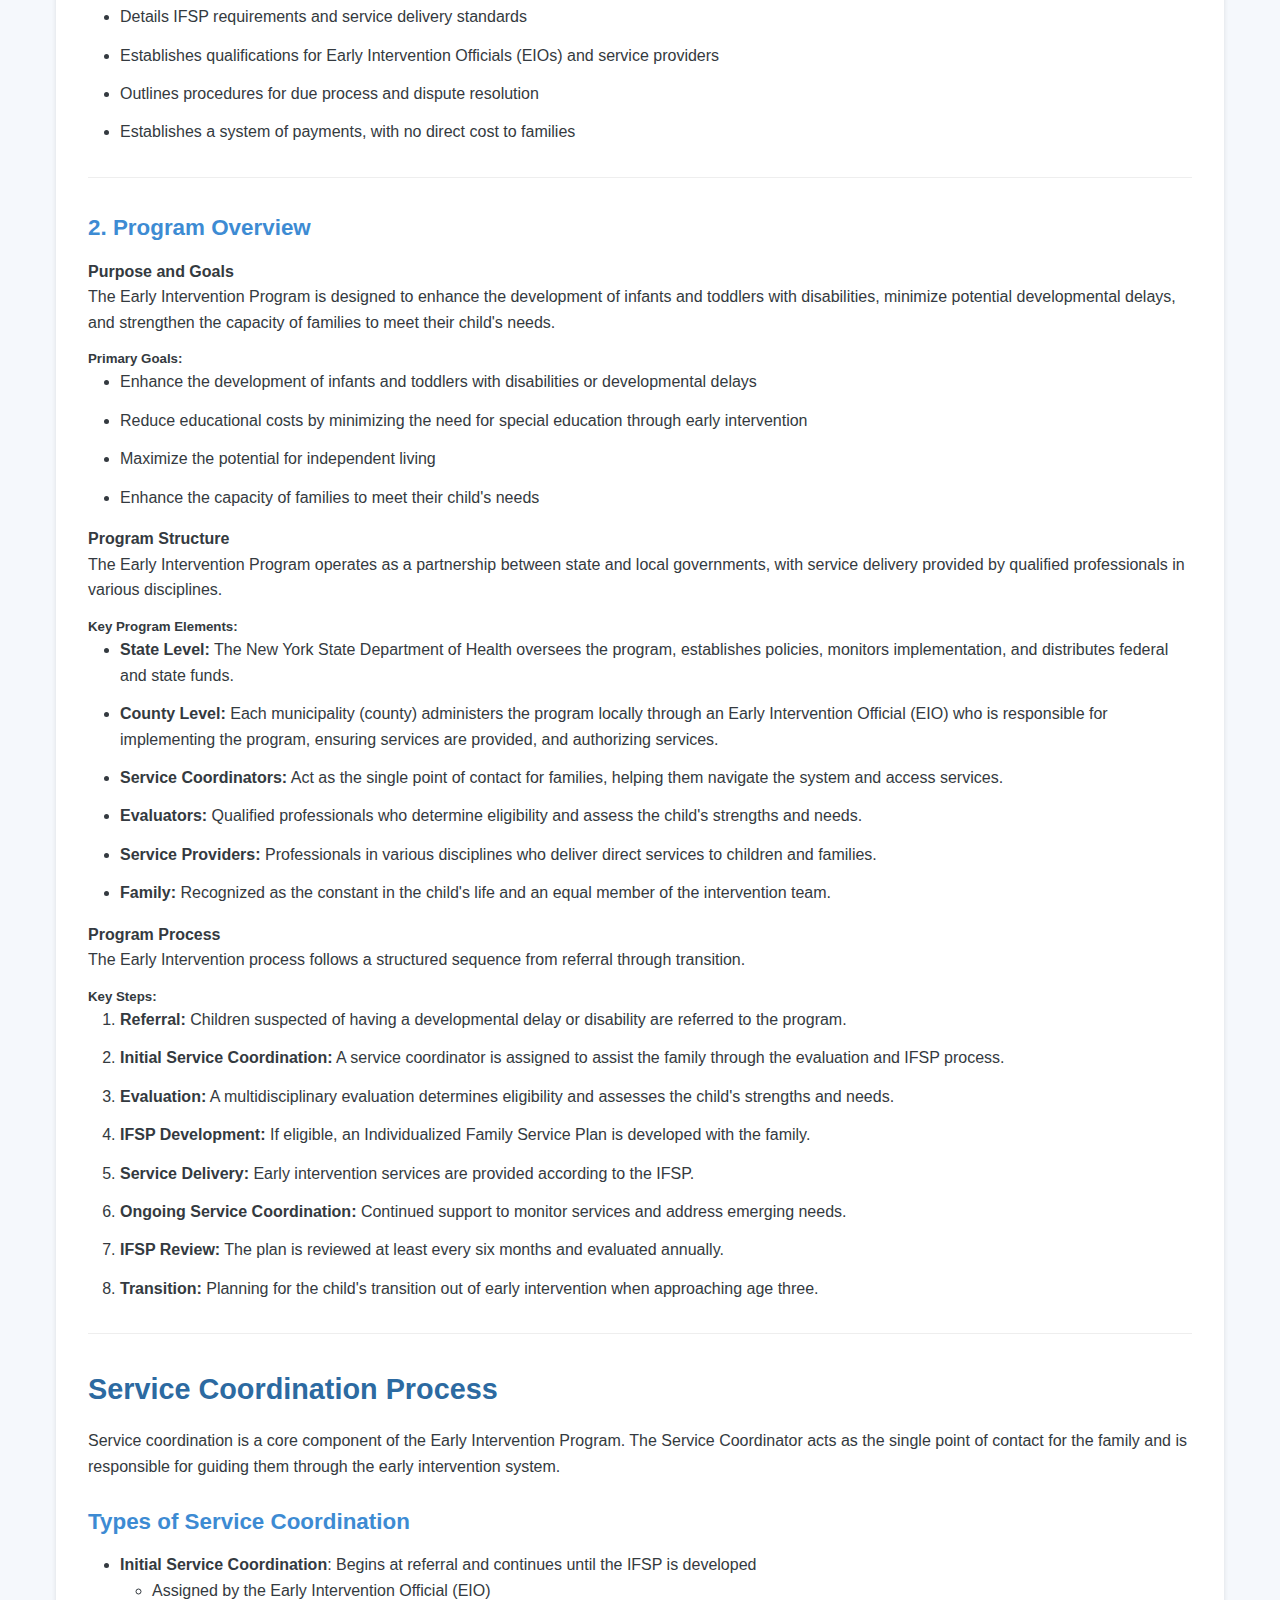
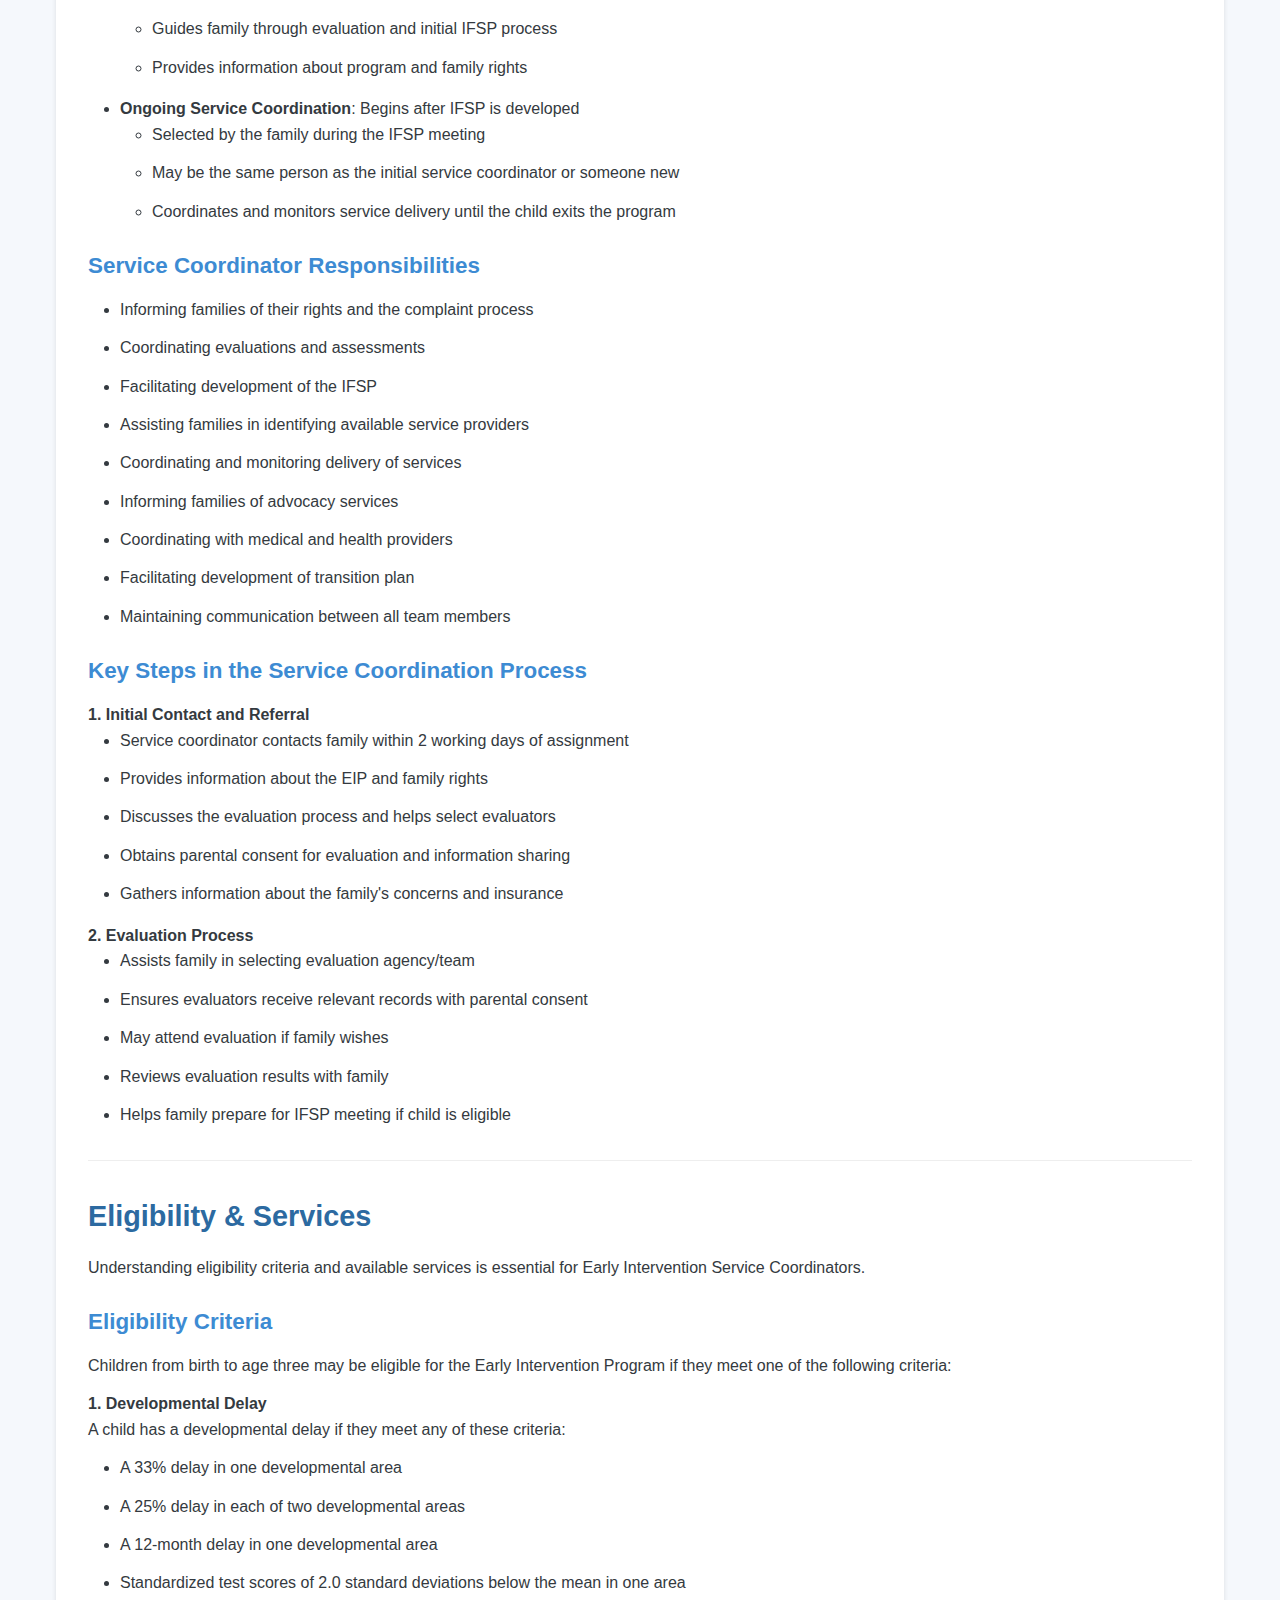
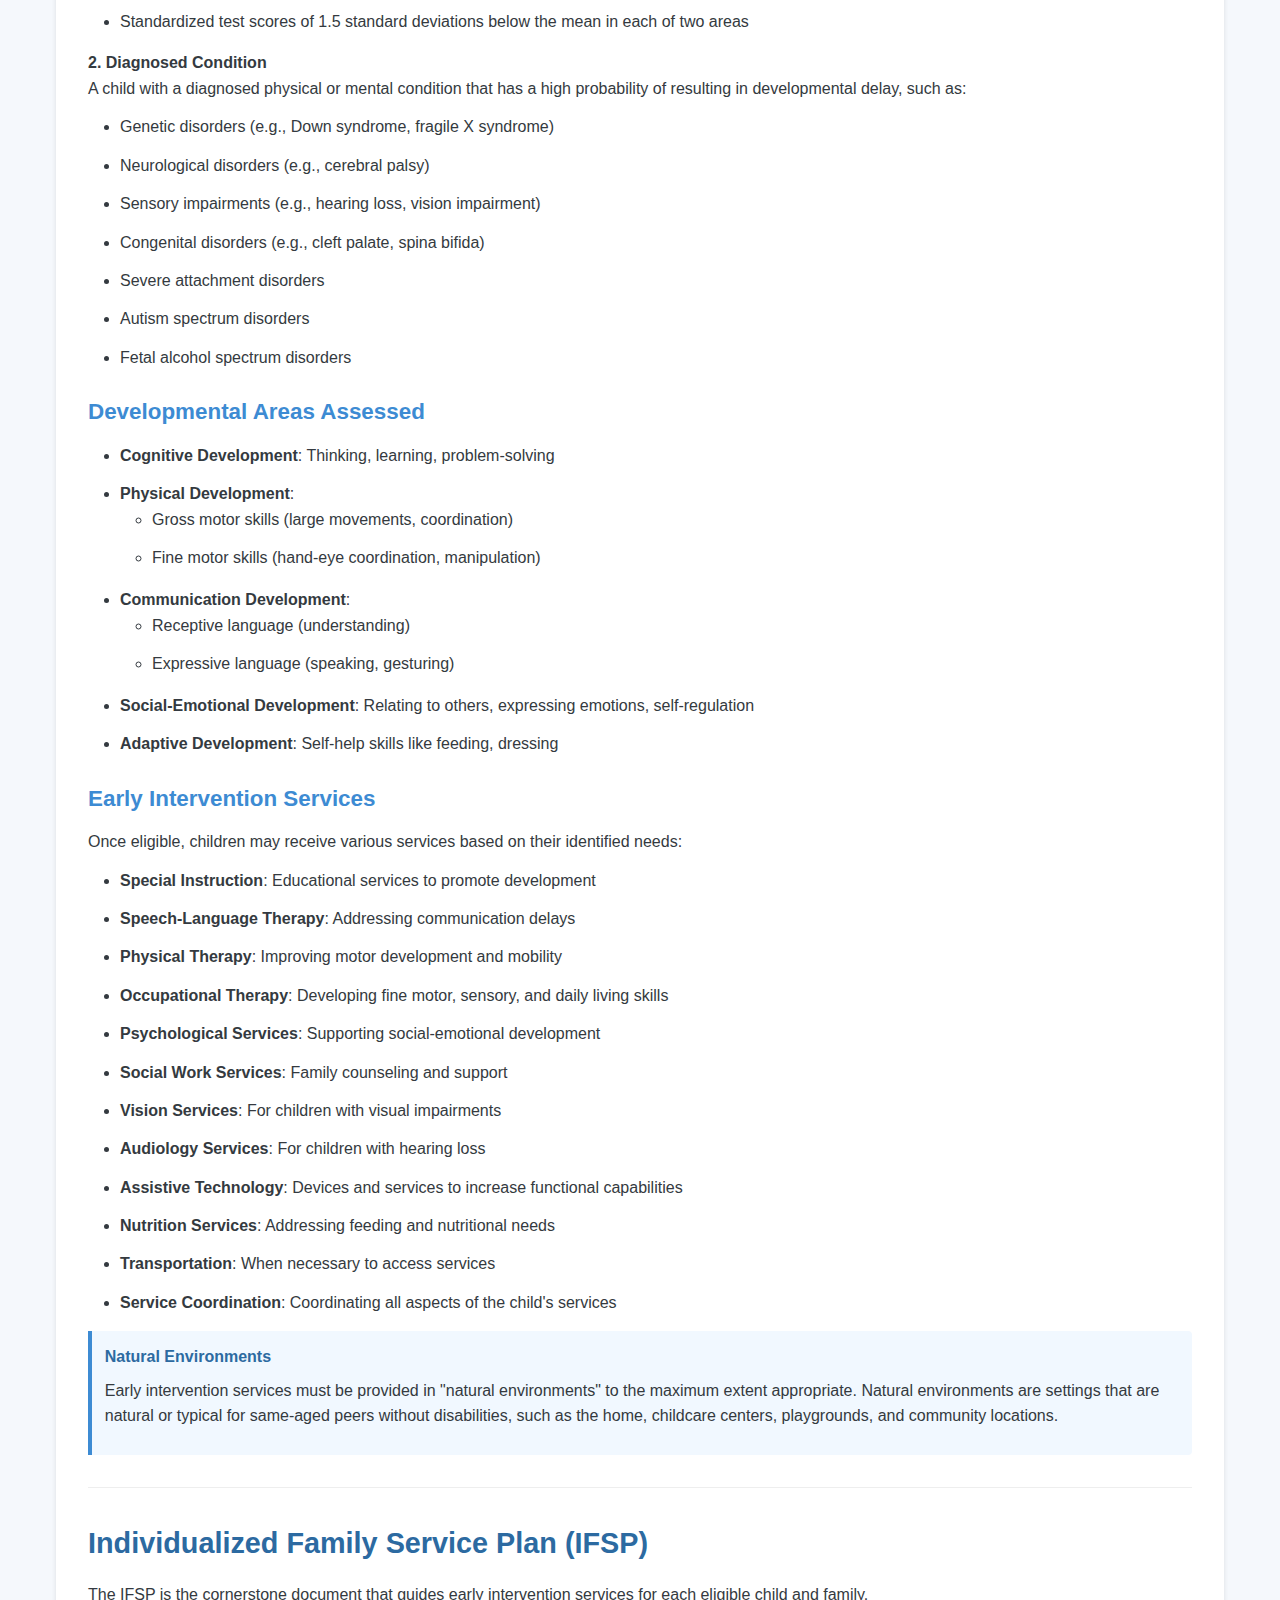
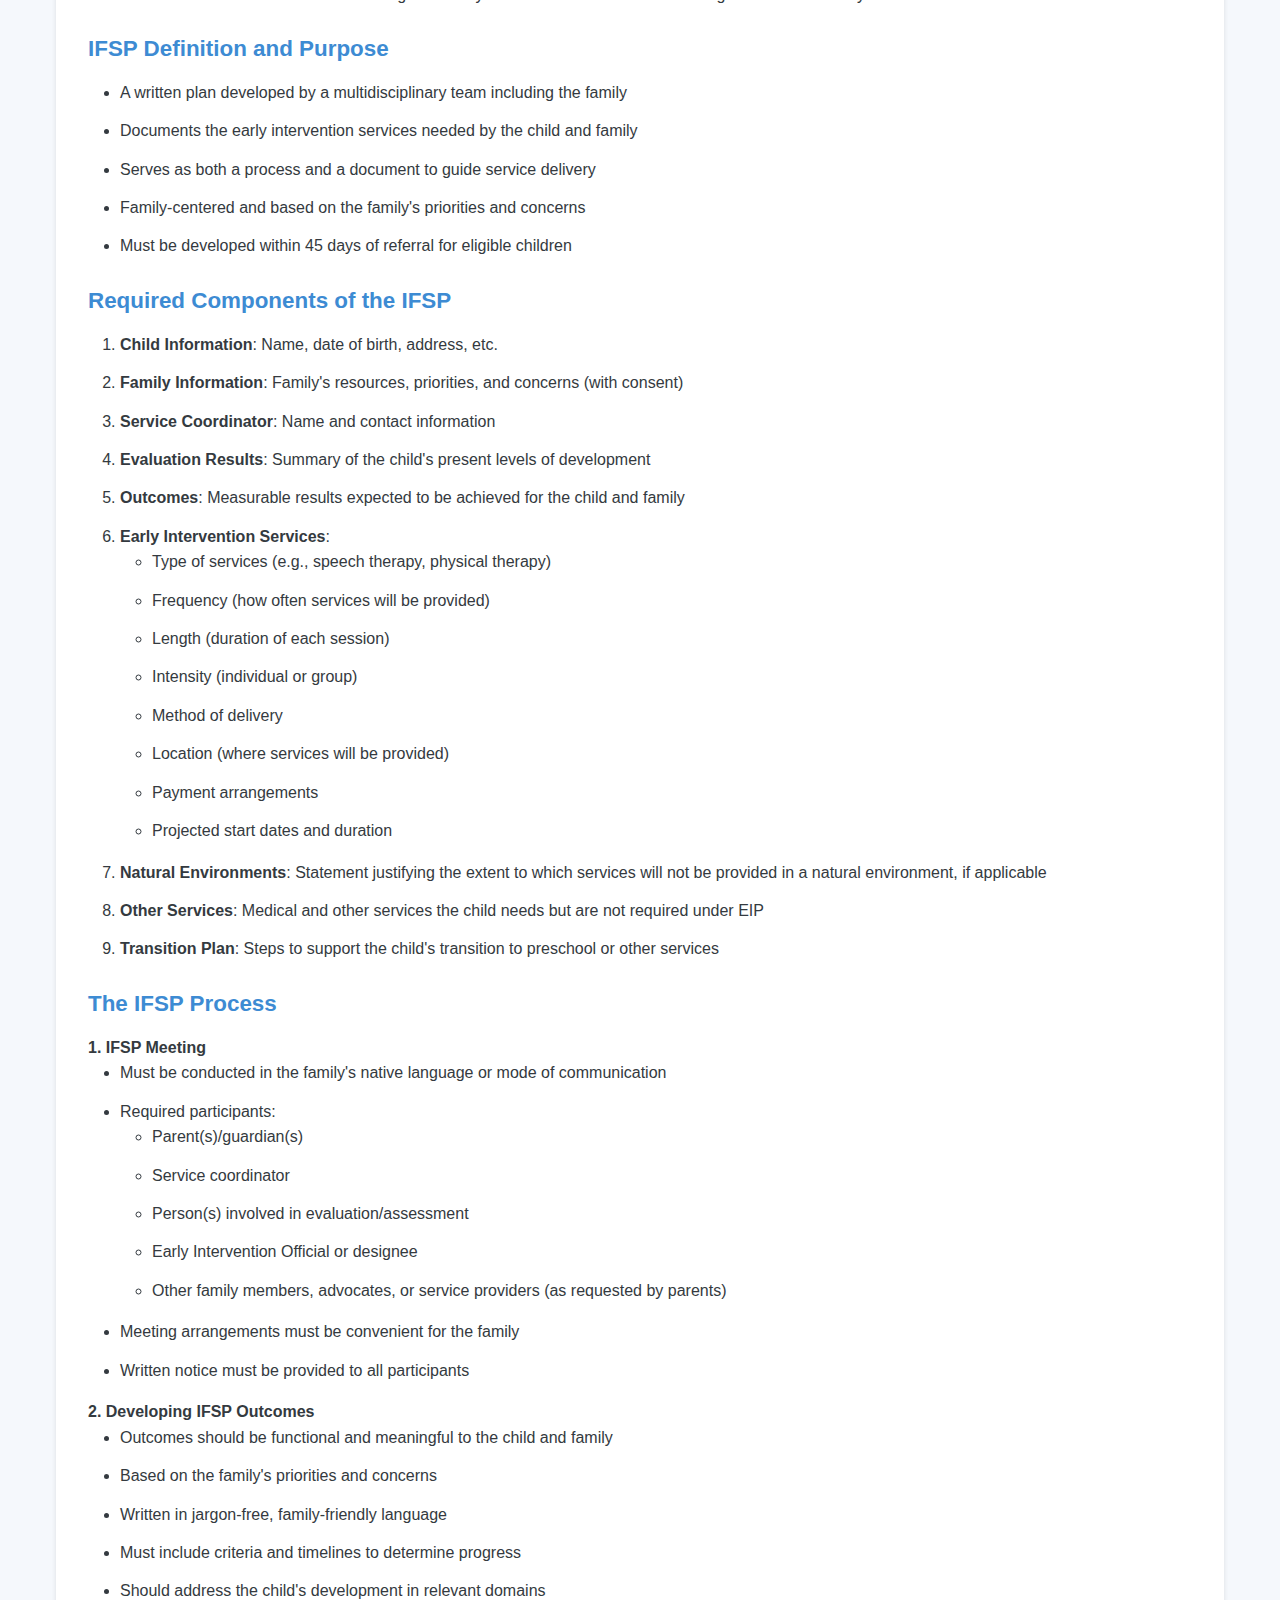
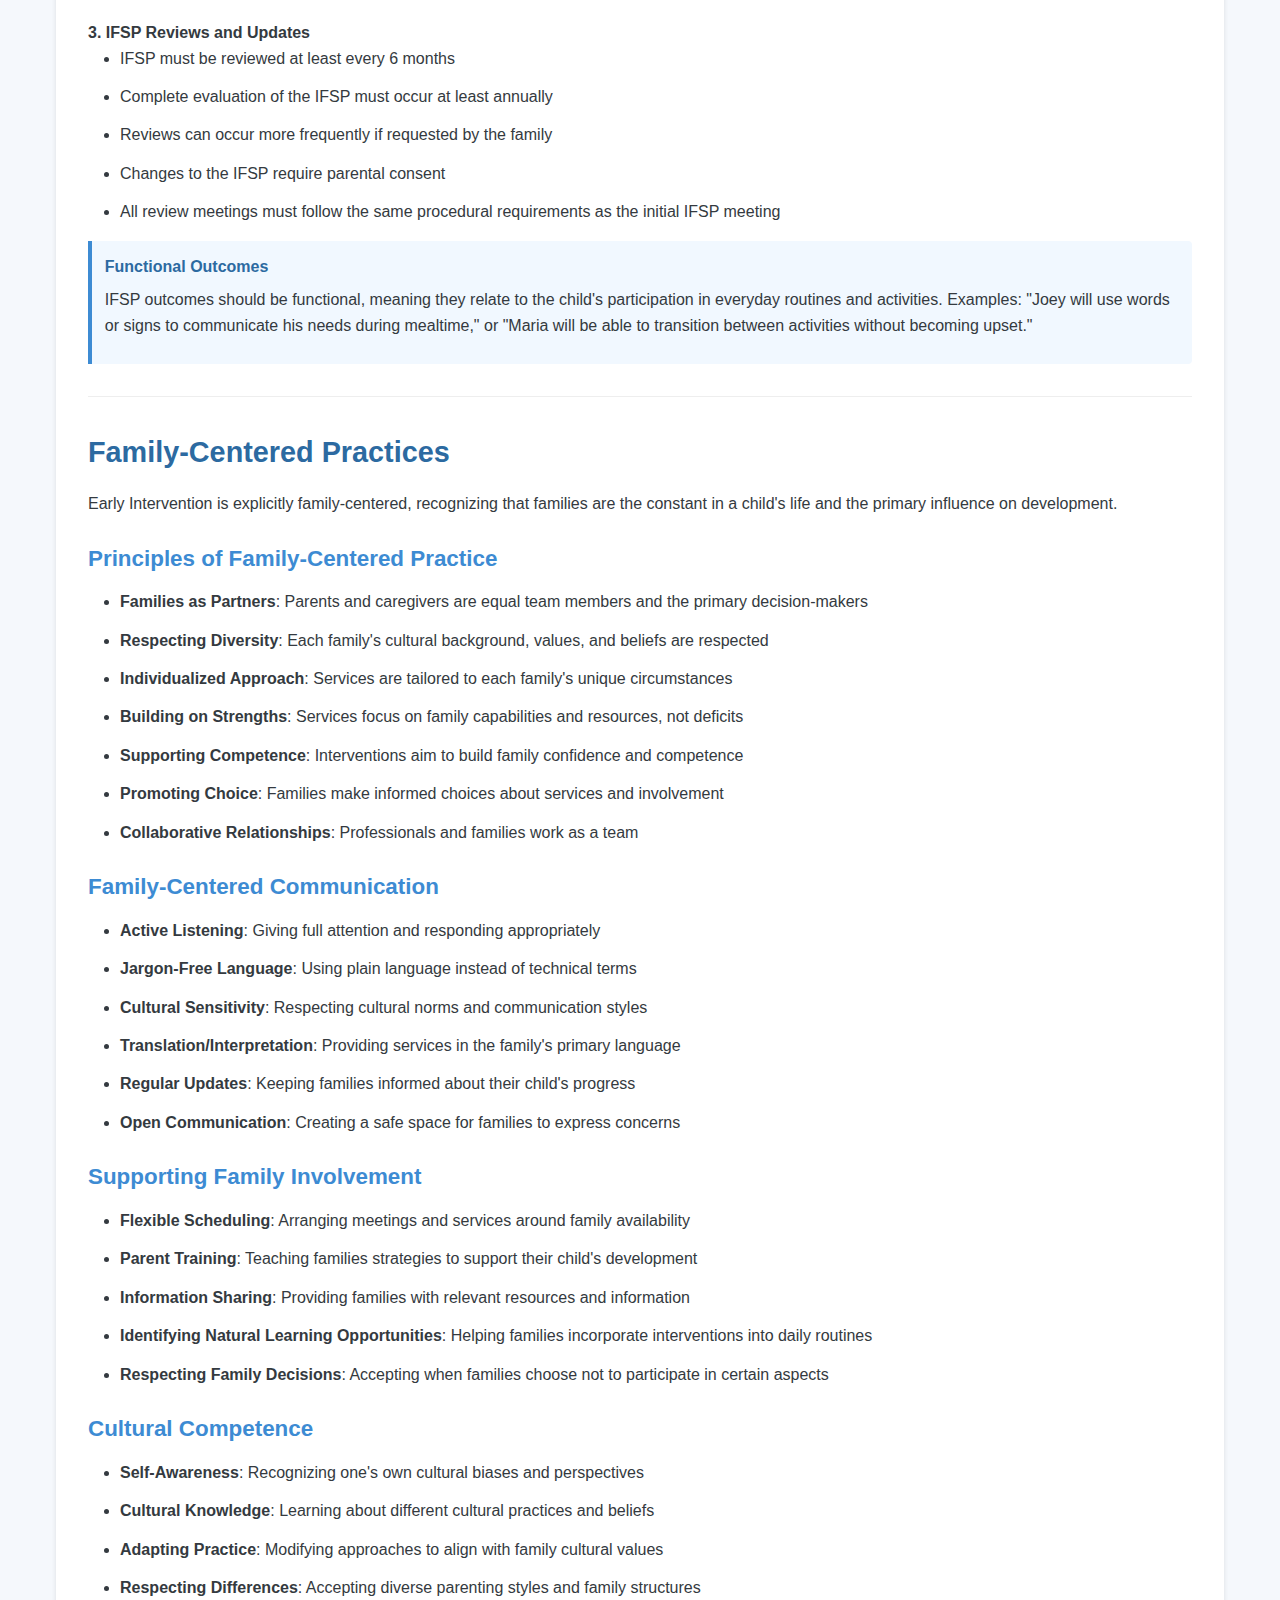
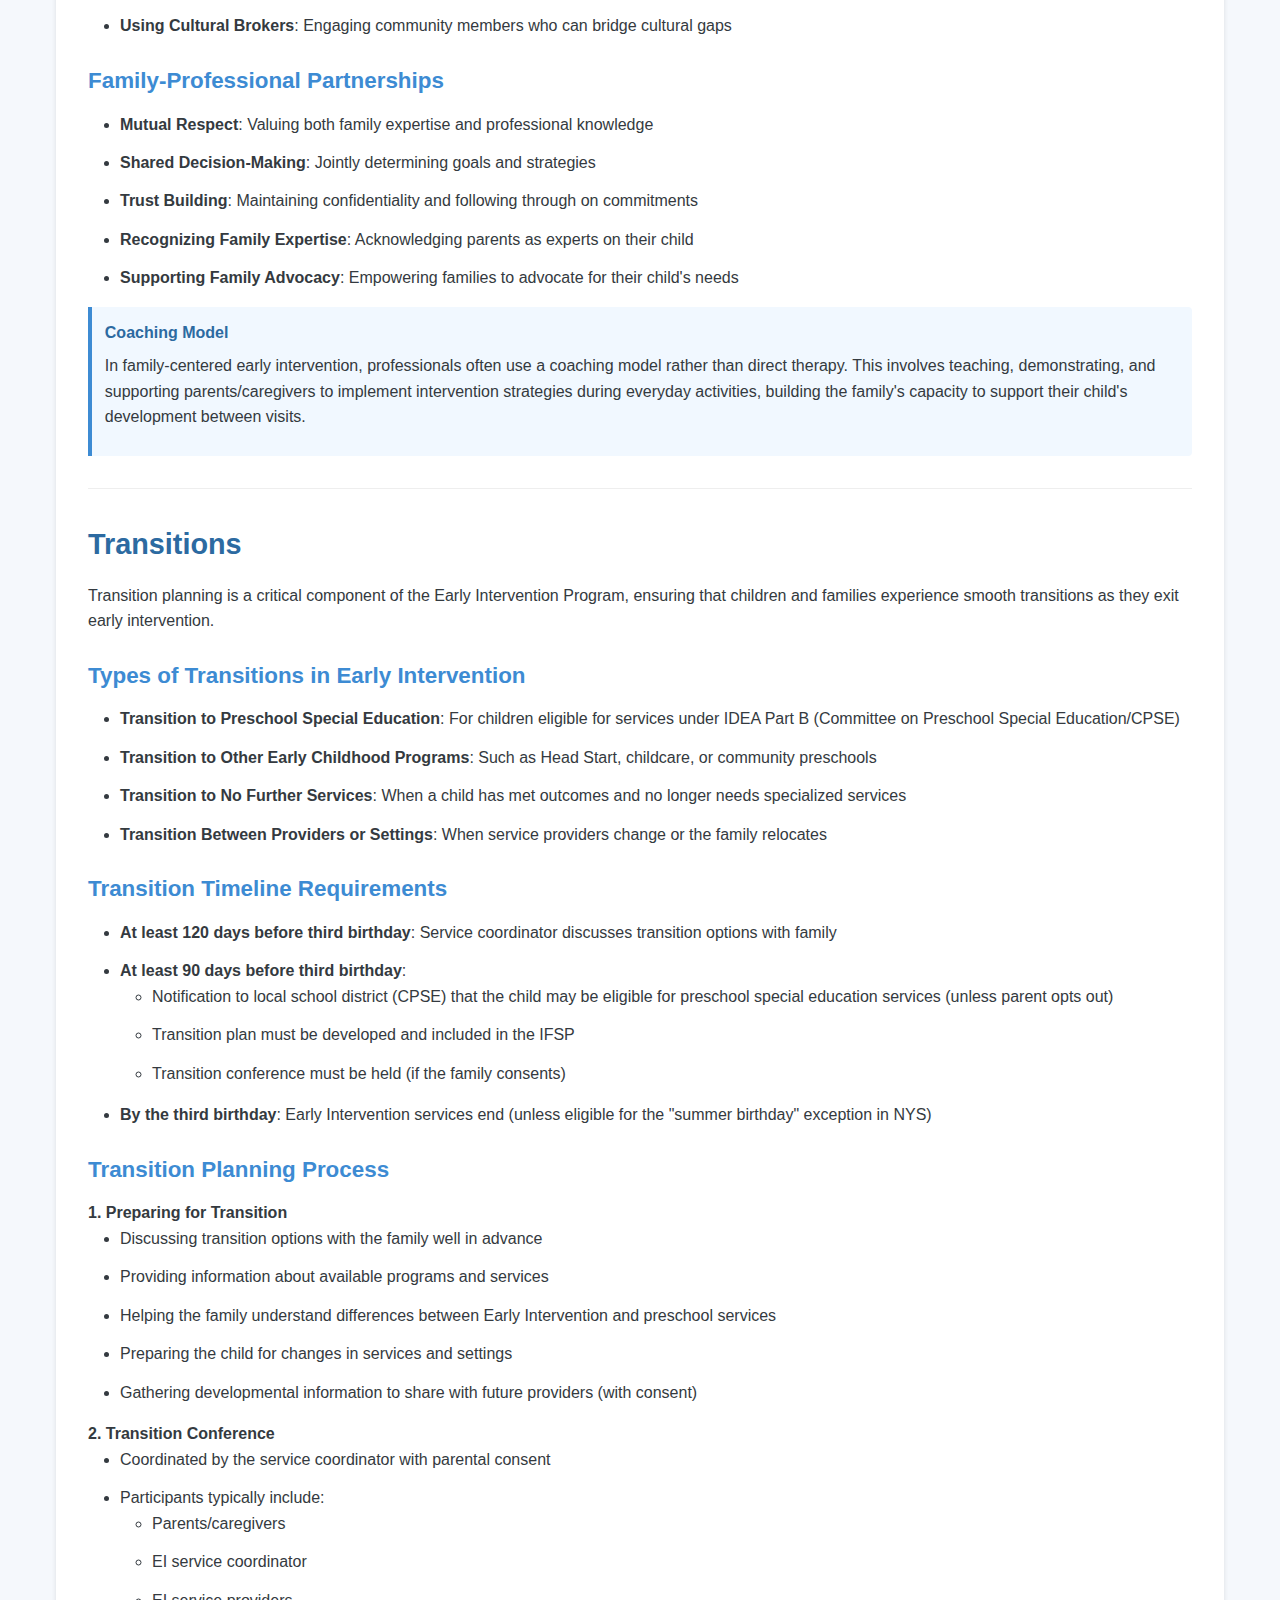
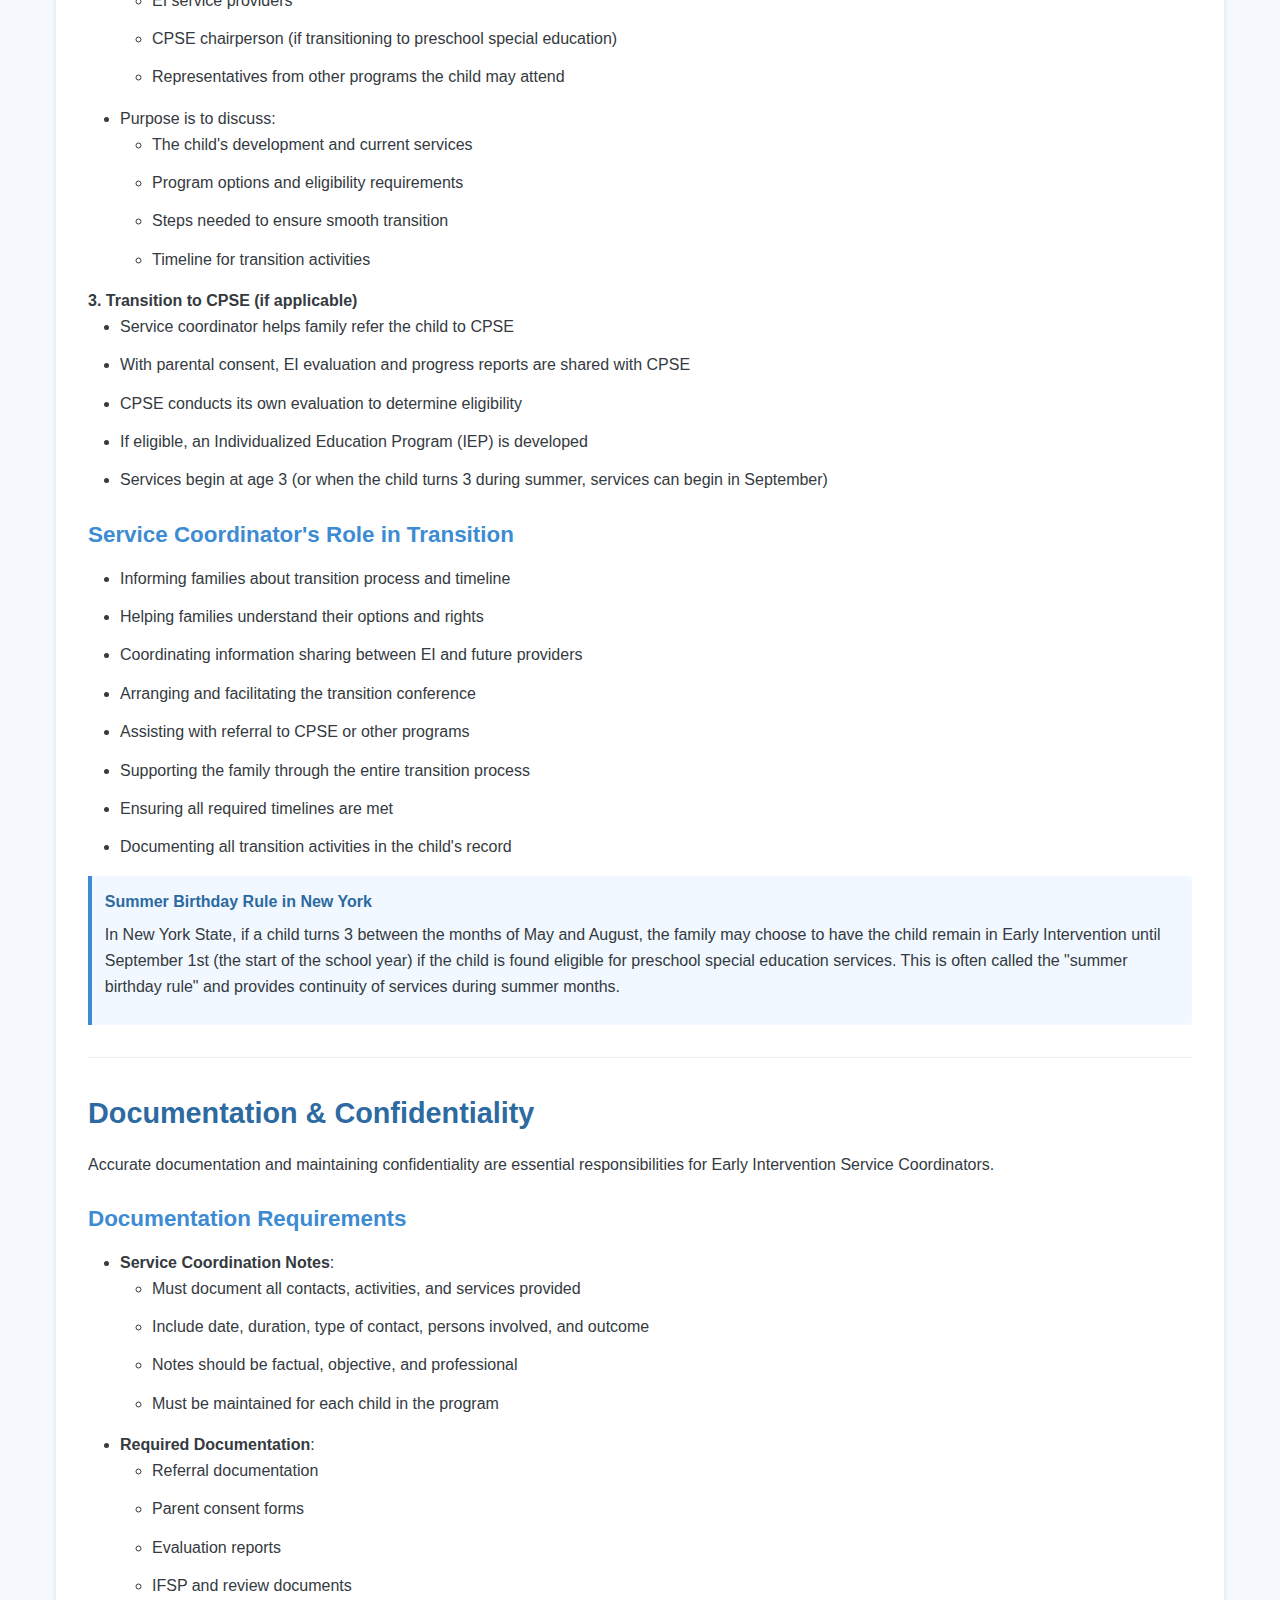
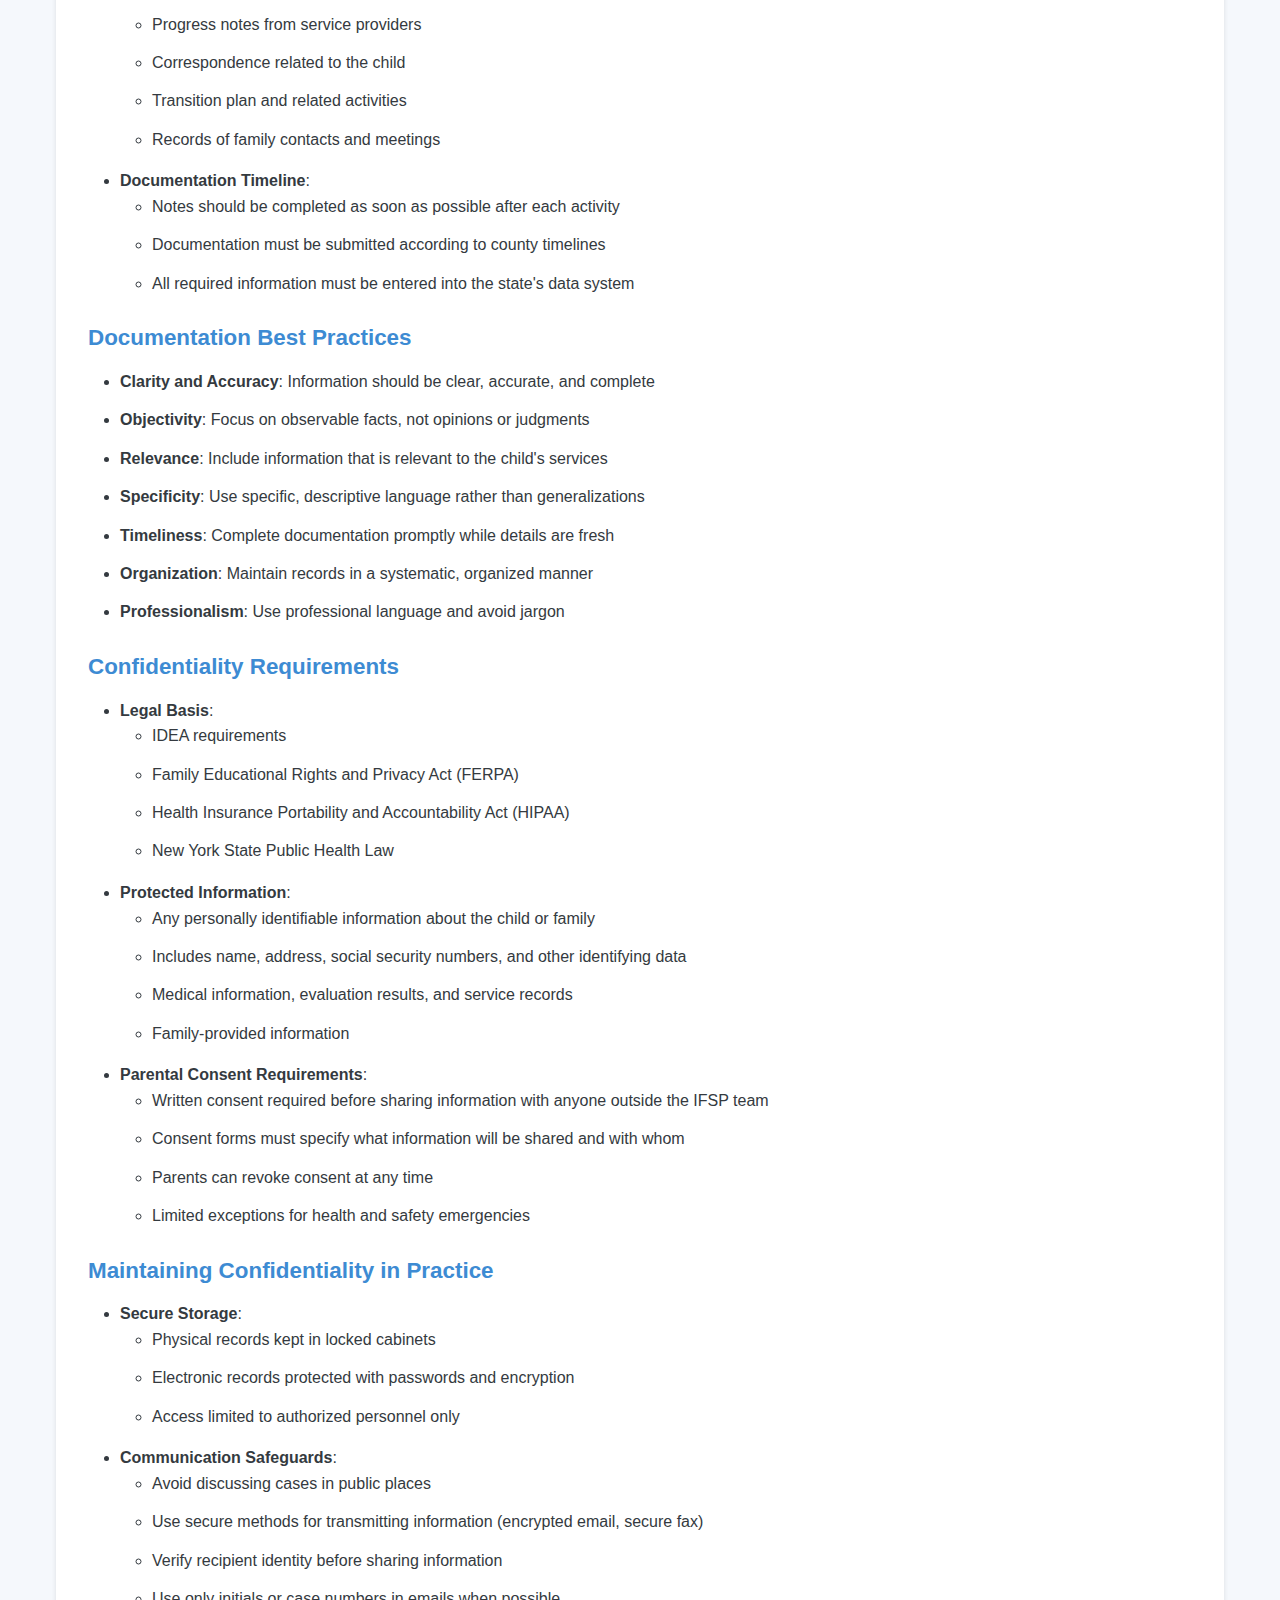
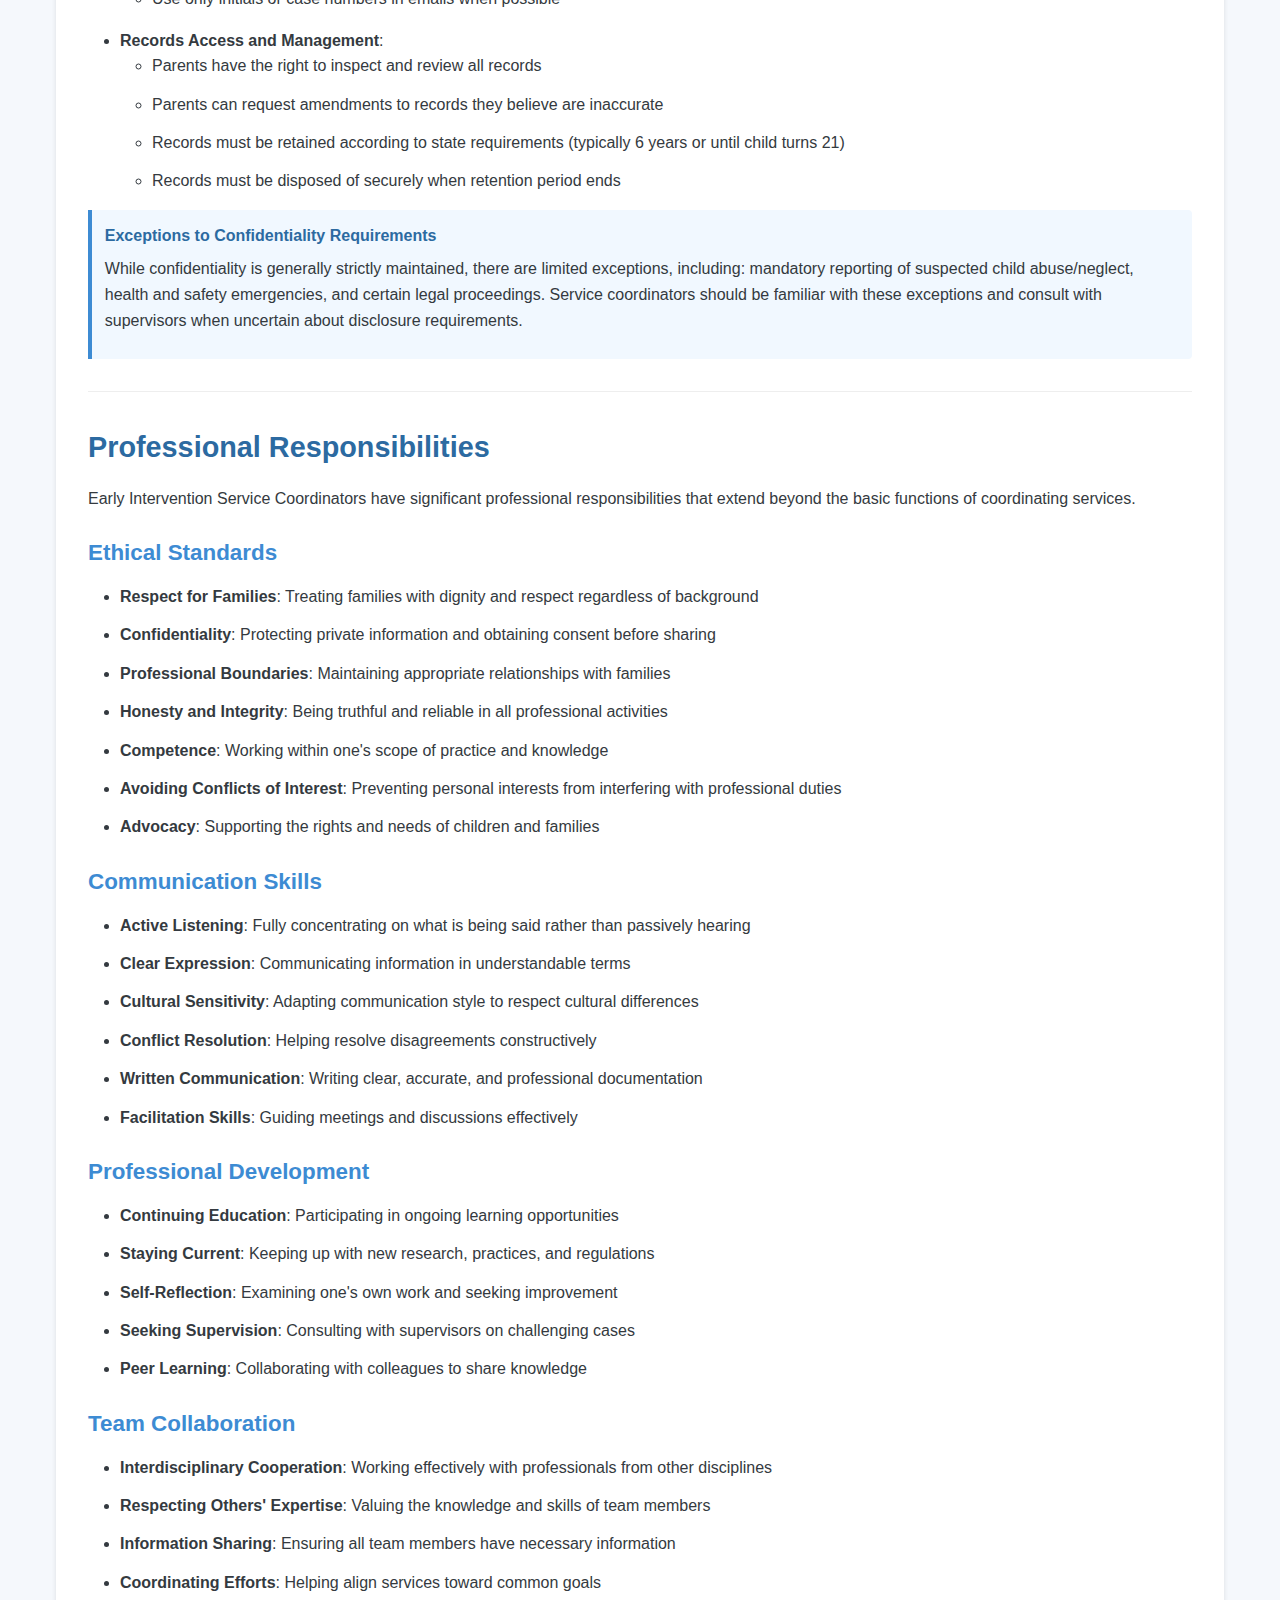
==== commit e96d3708: "Add files via upload" ====
--- a/index.html
+++ b/index.html
@@ -13,6 +13,11 @@
             <h2>Comprehensive Study Guide & Practice Test</h2>
             <p>For Early Intervention Service Coordinator Civil Service Exam (Warren County, NY)</p>
         </header>
+
+        <!-- Additional Test Links -->
+        <div class="additional-tests">
+            <p><a href="GPTpractice.html" target="_blank">Advanced Test <span class="button-icon">➔</span></a></p>
+        </div>
 
         <nav id="main-nav">
             <ul>
--- a/styles.css
+++ b/styles.css
@@ -465,3 +465,47 @@
         margin-bottom: 0.5rem;
     }
 }
+
+/* Additional Tests Links Section */
+.additional-tests {
+    margin: 1.5rem 0;
+    padding: 0.5rem;
+    text-align: center;
+}
+
+.additional-tests p {
+    margin: 0.5rem 0;
+}
+
+.additional-tests a {
+    display: inline-block;
+    background-color: var(--accent-color);
+    color: white;
+    text-decoration: none;
+    font-weight: 600;
+    font-size: 1.1rem;
+    padding: 0.8rem 1.5rem;
+    border-radius: 30px;
+    box-shadow: 0 4px 10px rgba(0,0,0,0.2);
+    transition: all 0.3s ease;
+    text-transform: uppercase;
+    letter-spacing: 1px;
+    border: 2px solid var(--accent-color);
+}
+
+.additional-tests a:hover {
+    background-color: white;
+    color: var(--accent-color);
+    transform: translateY(-3px);
+    box-shadow: 0 6px 12px rgba(0,0,0,0.15);
+}
+
+.additional-tests a .button-icon {
+    display: inline-block;
+    margin-left: 8px;
+    transition: transform 0.3s ease;
+}
+
+.additional-tests a:hover .button-icon {
+    transform: translateX(4px);
+}
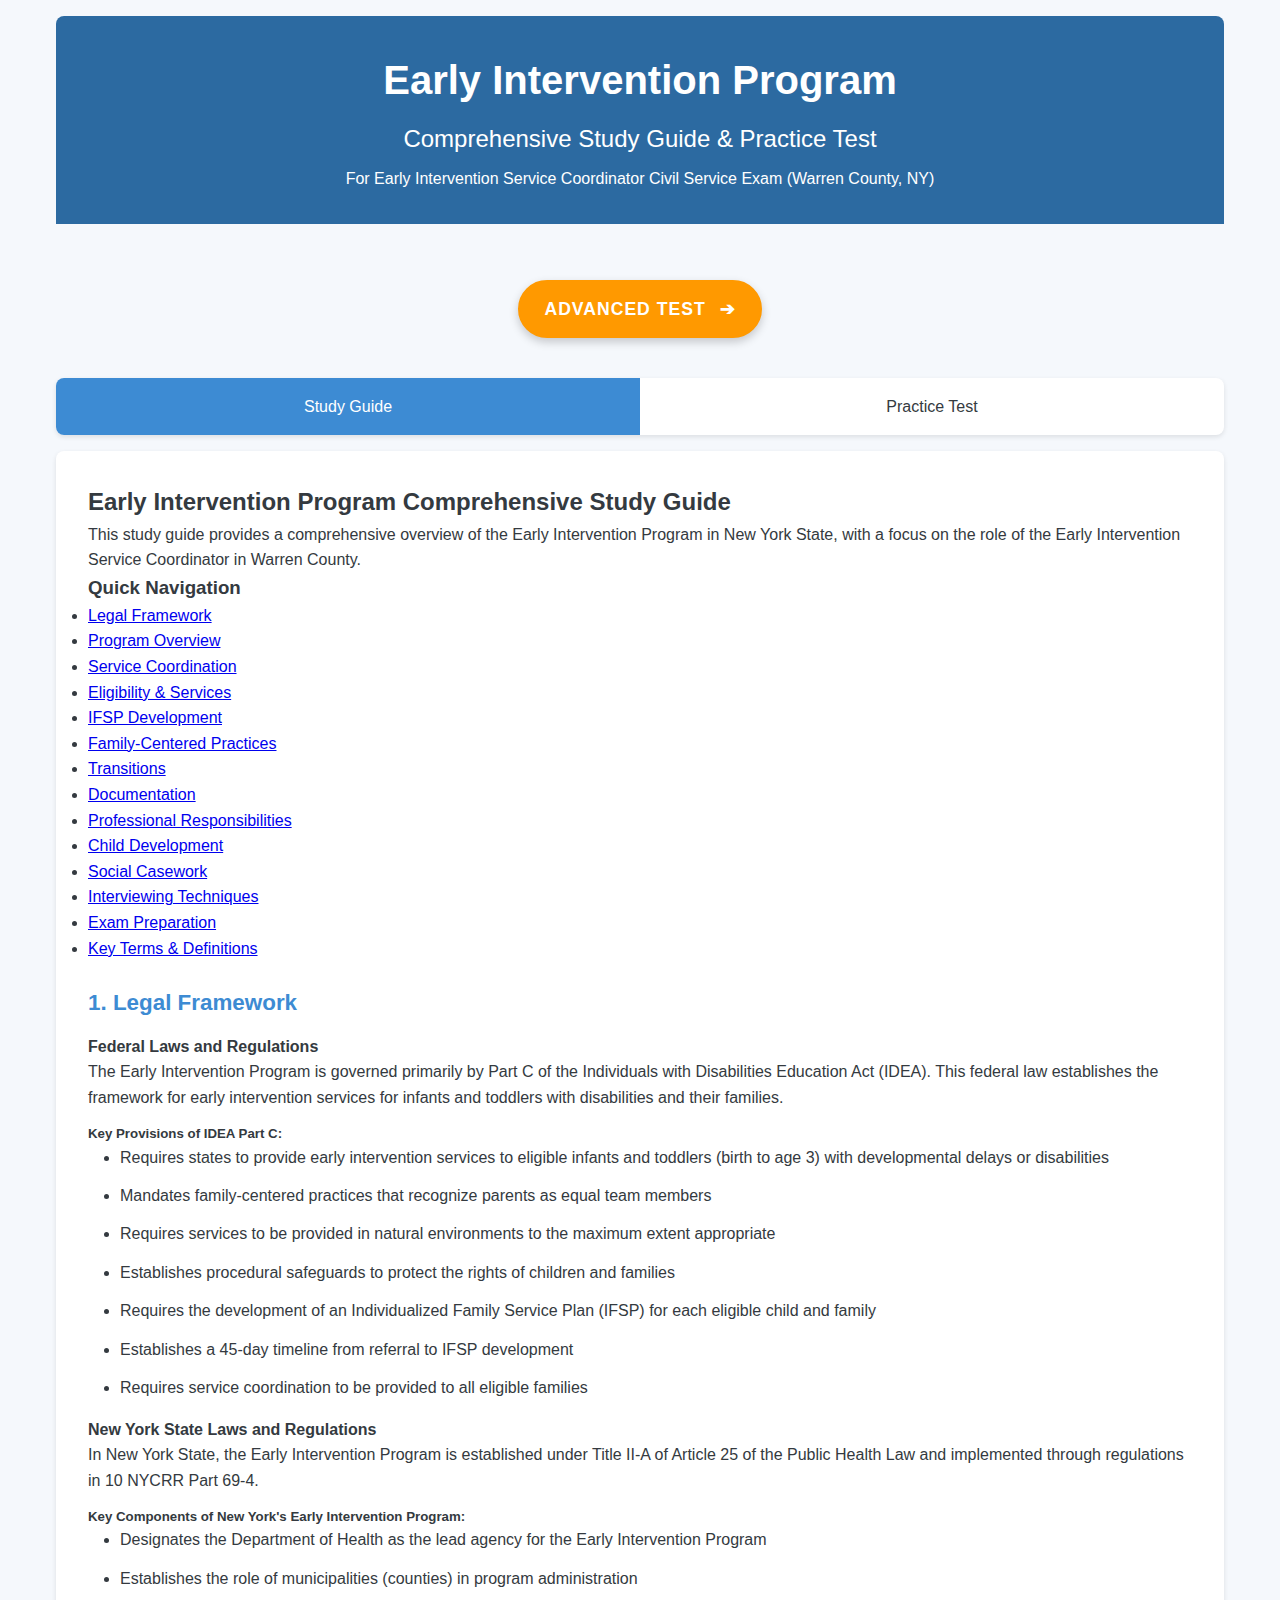
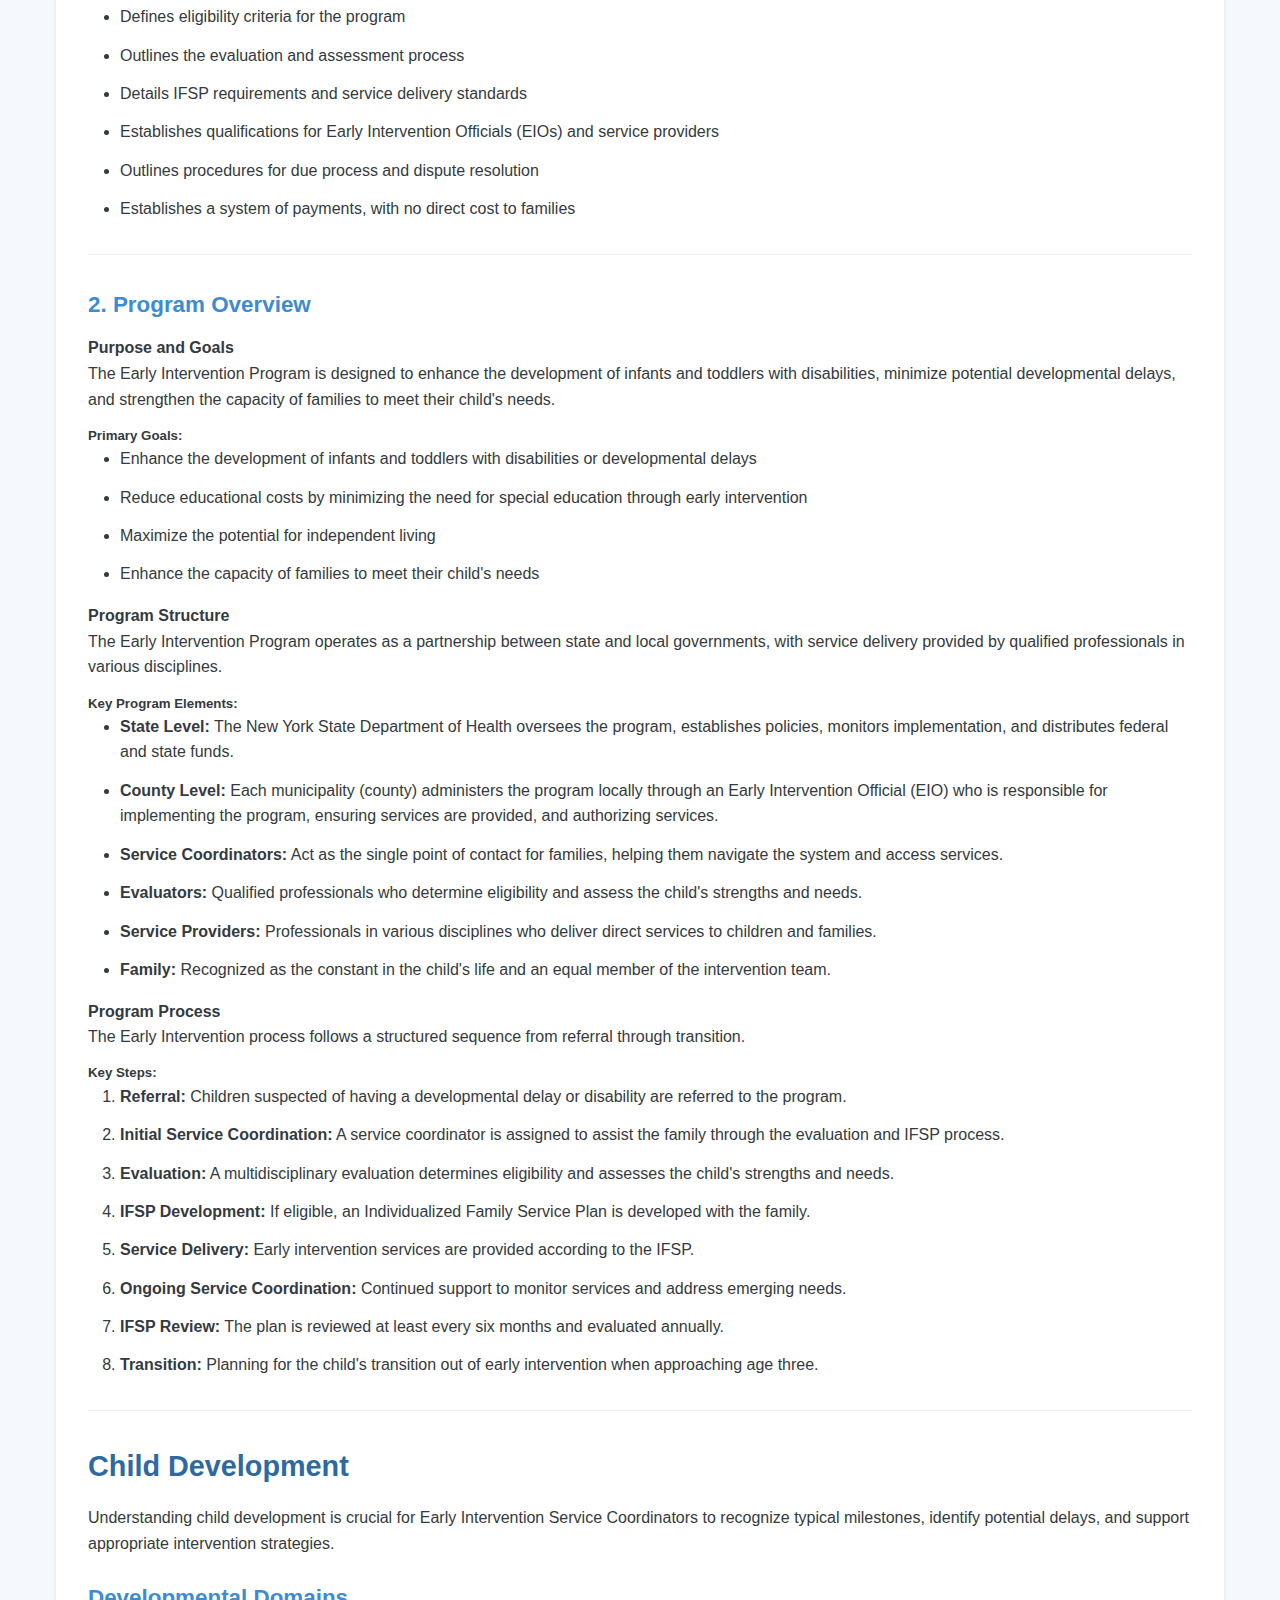
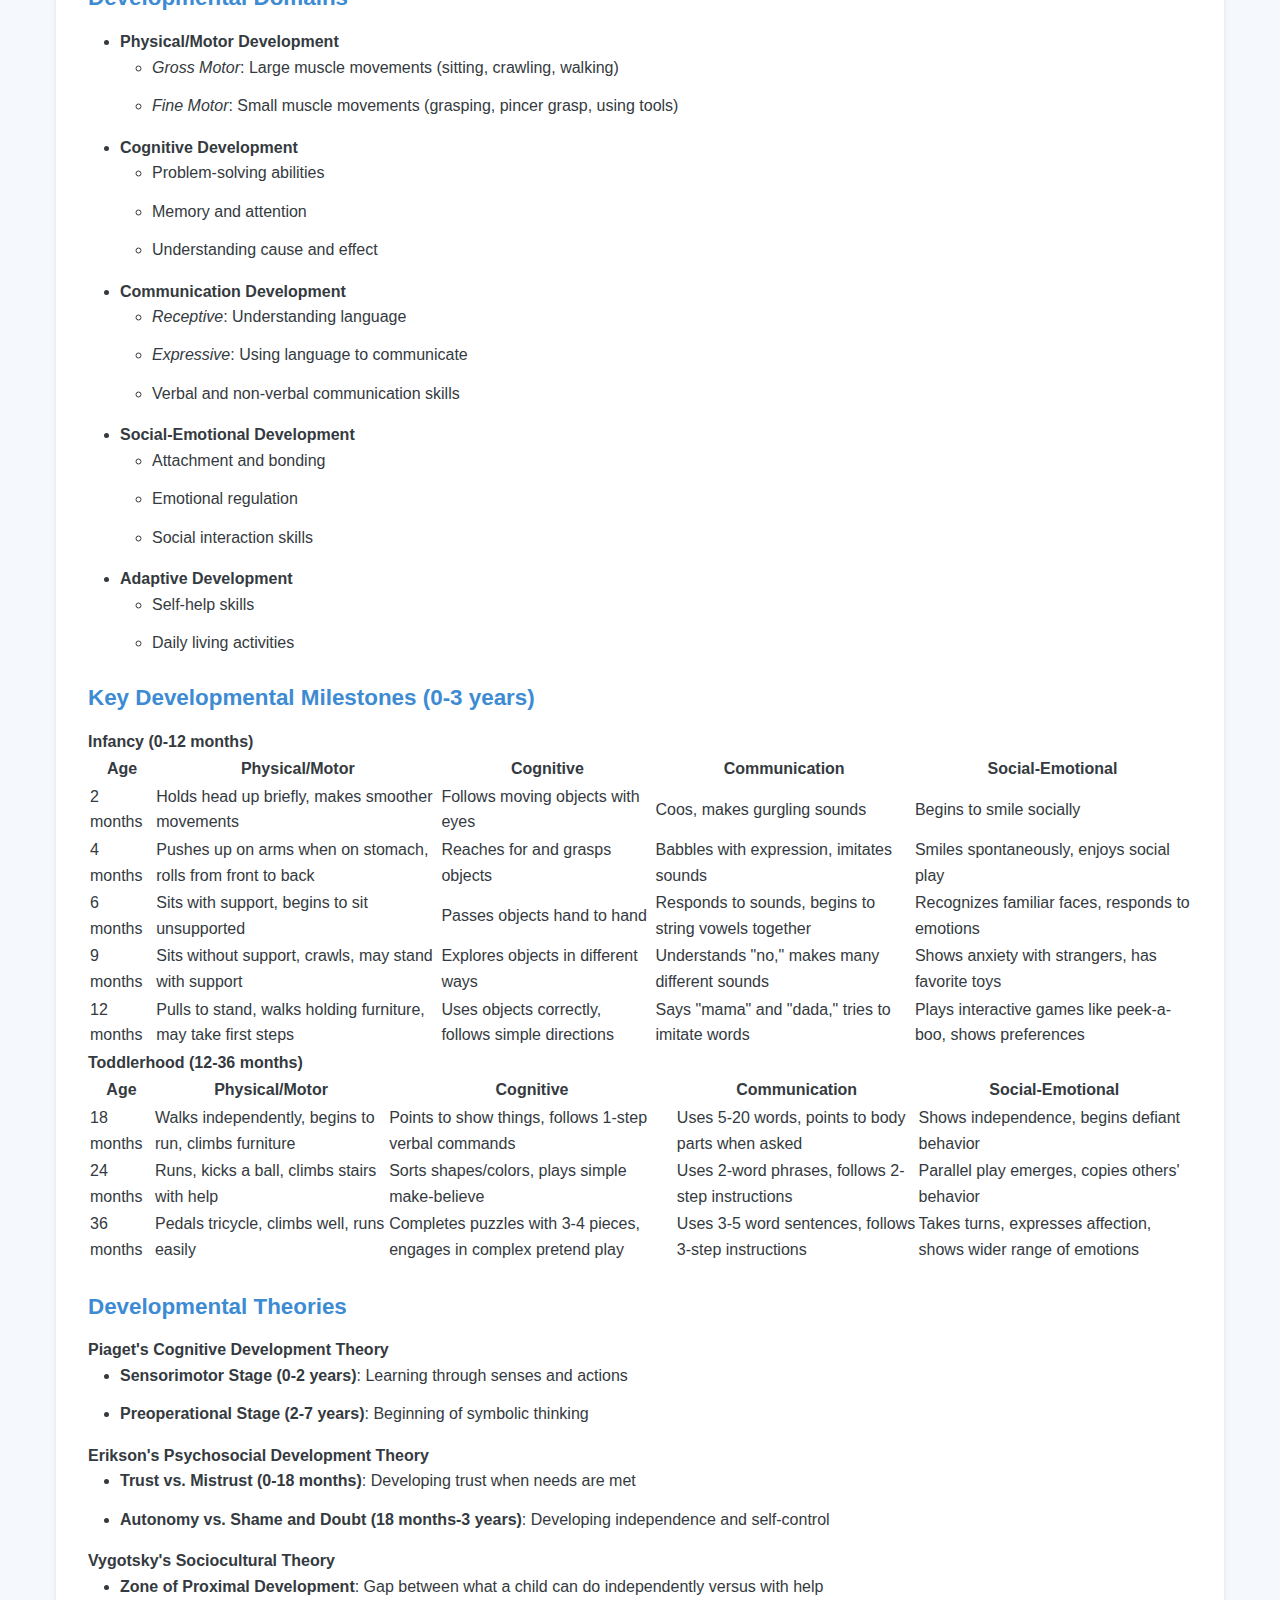
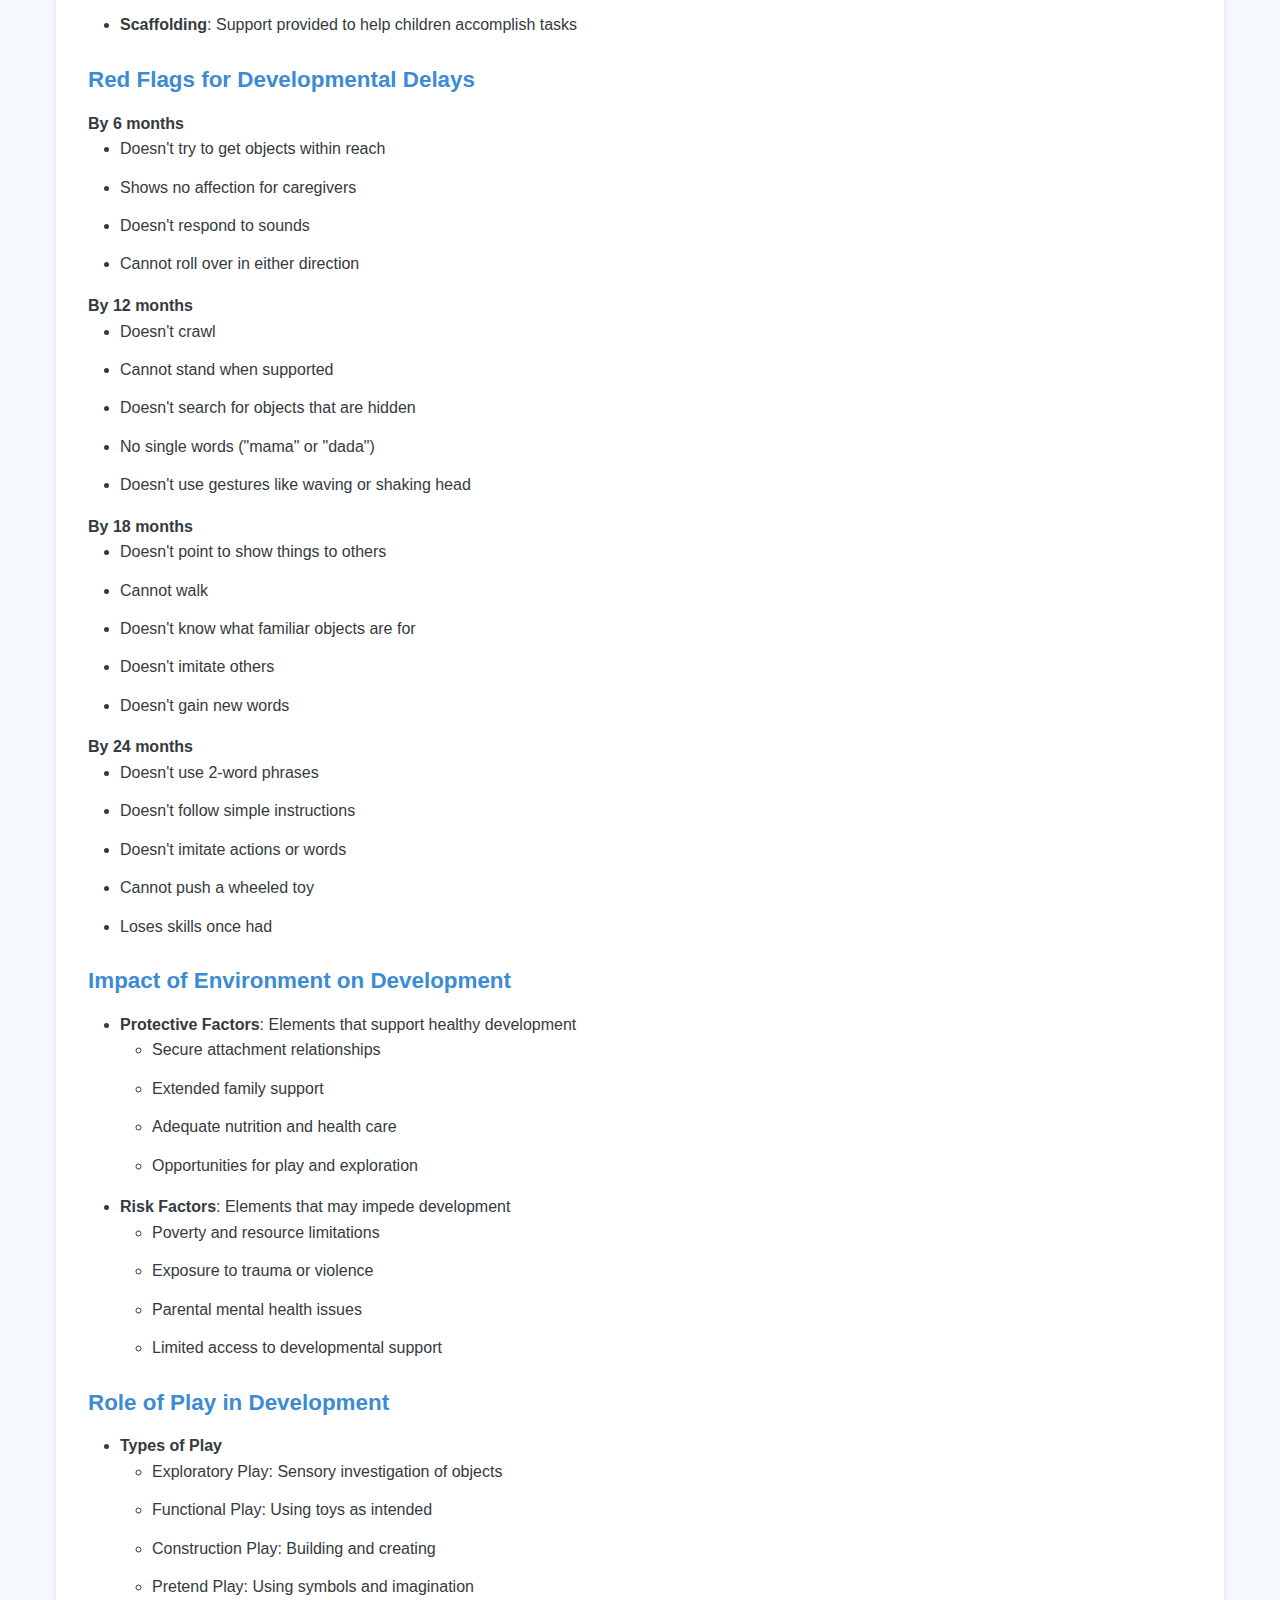
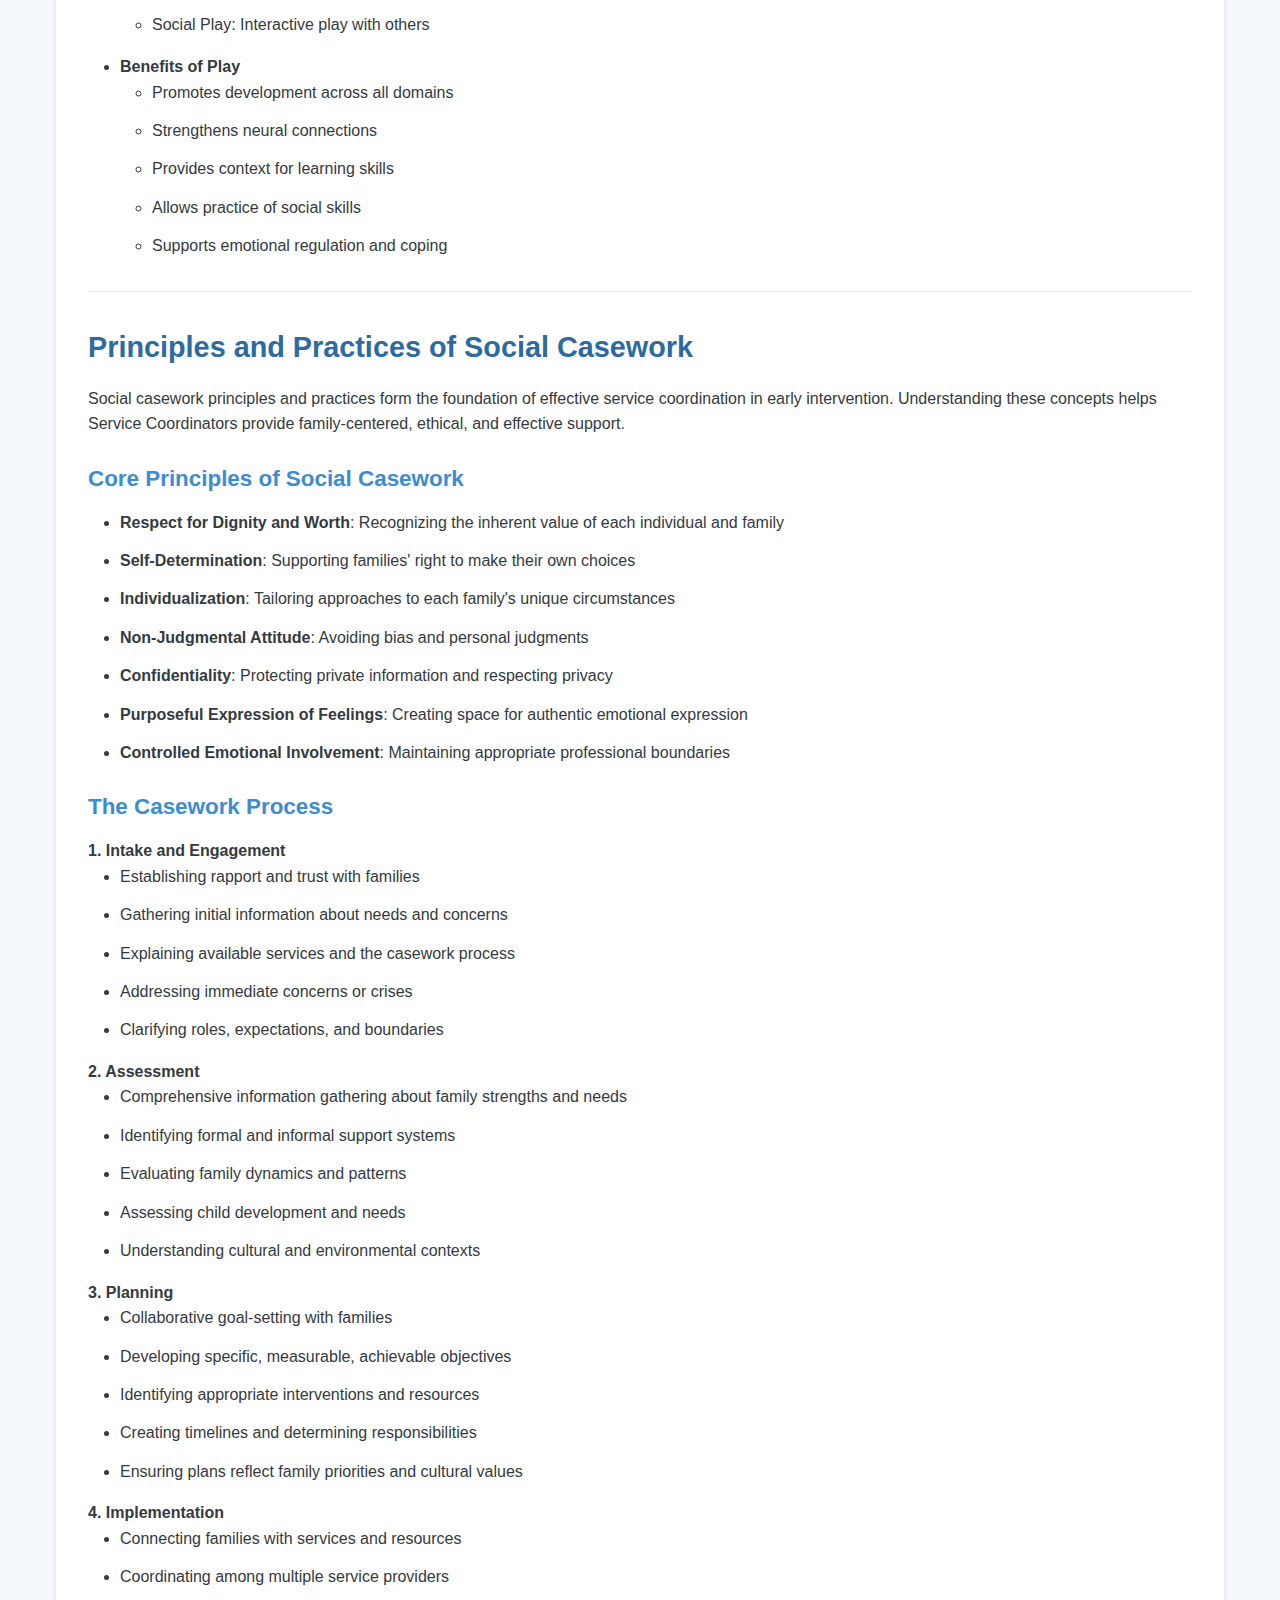
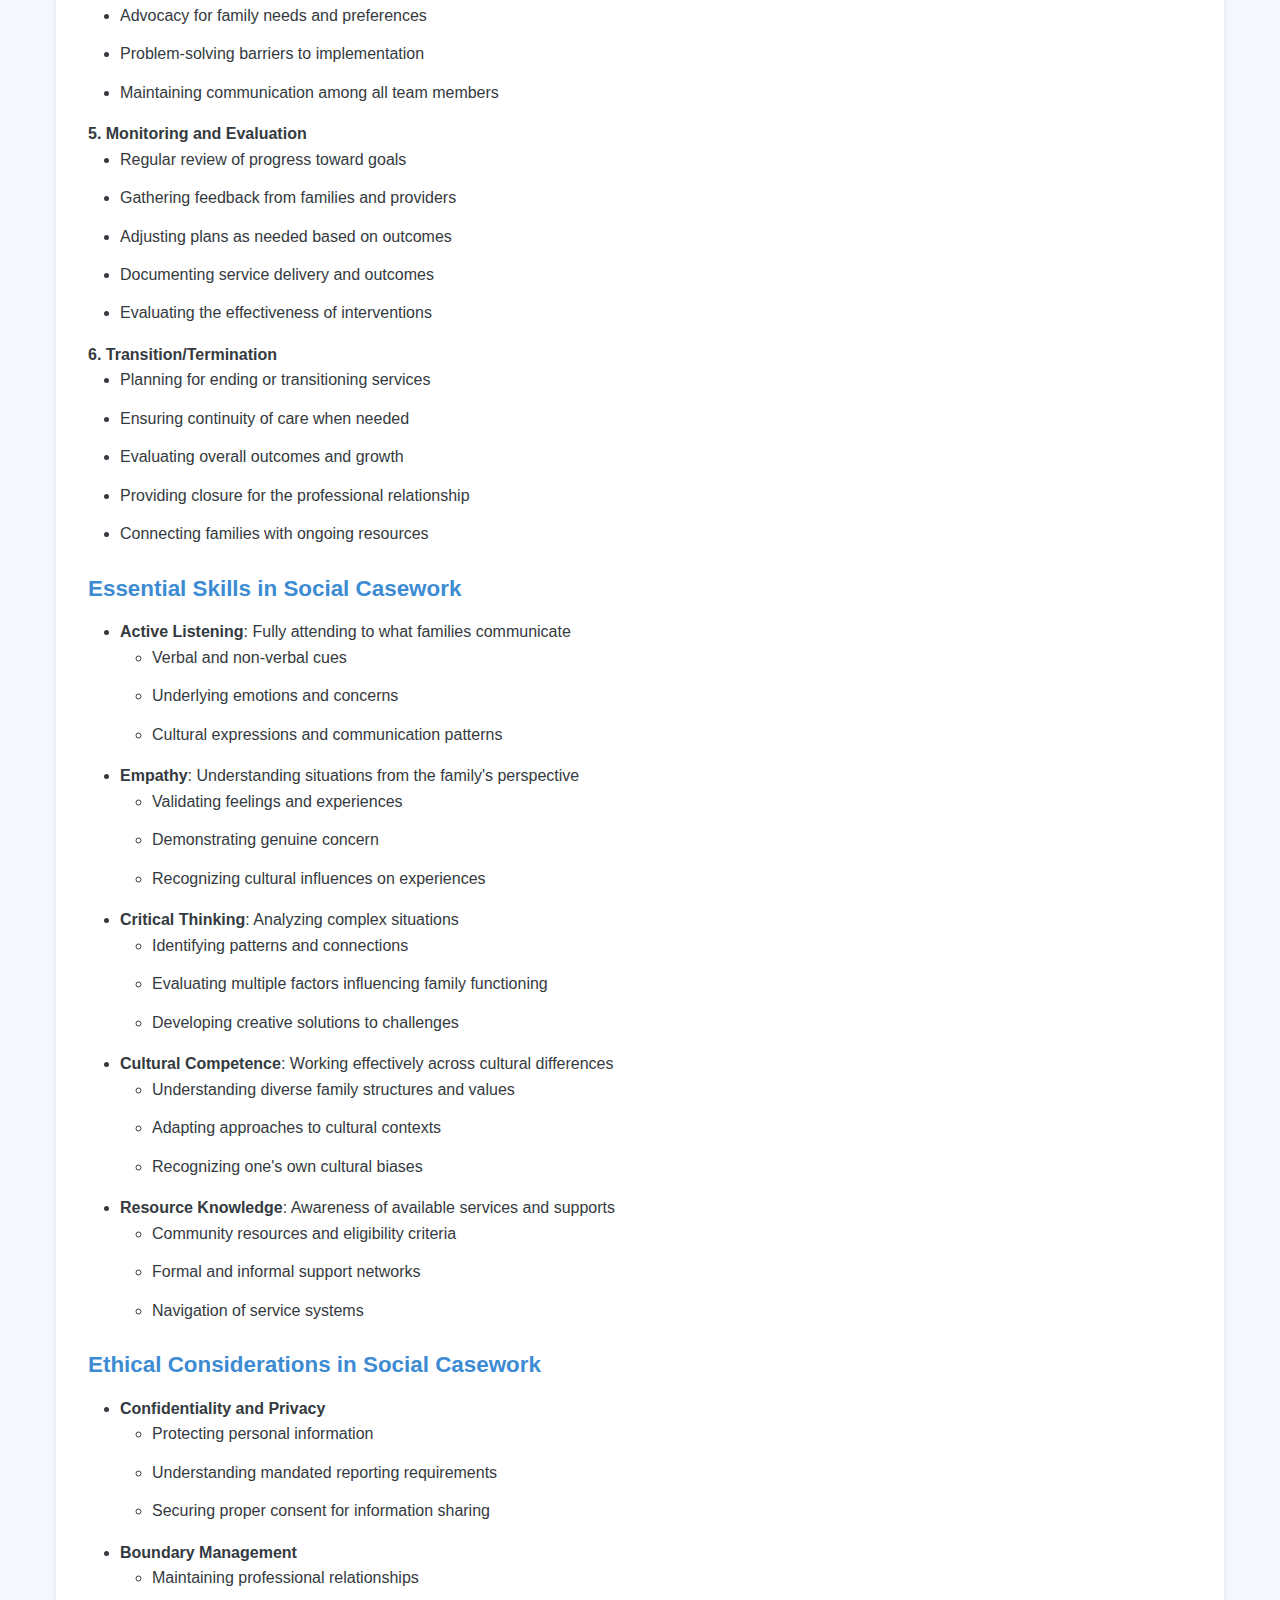
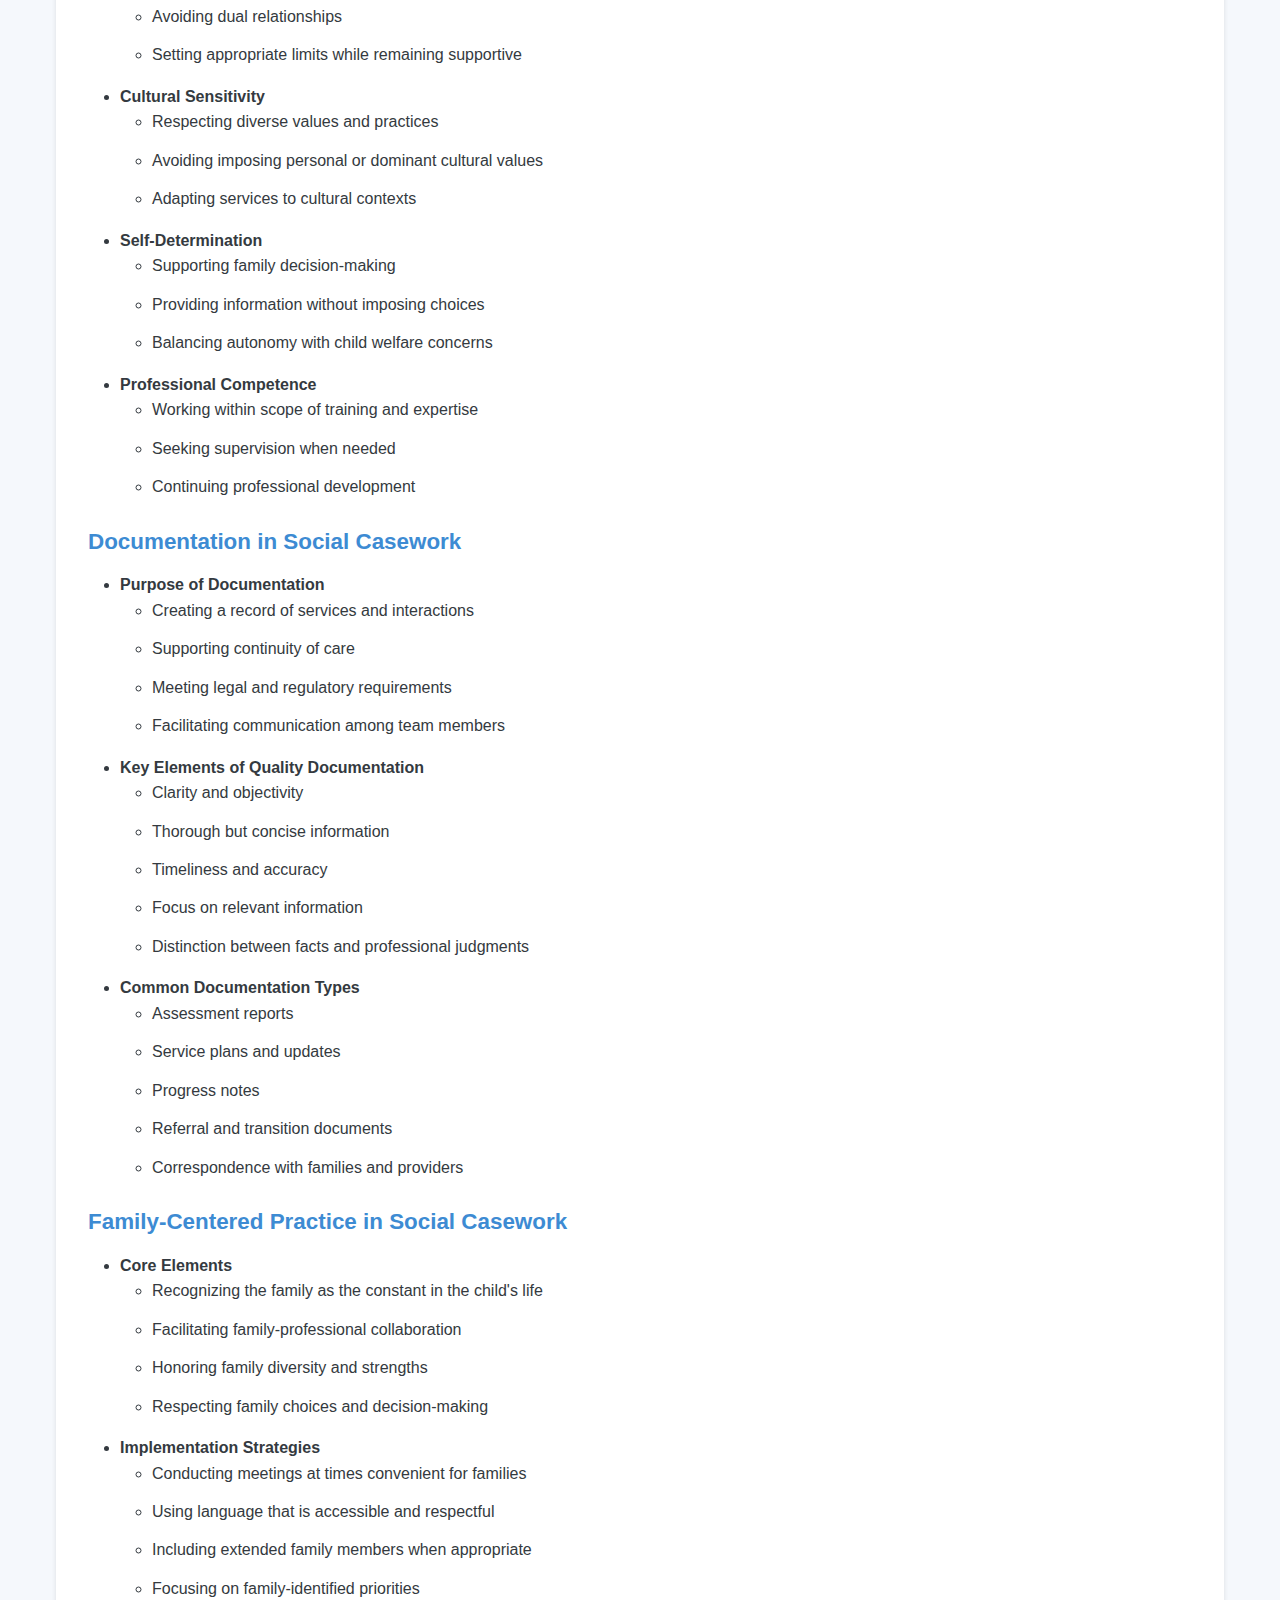
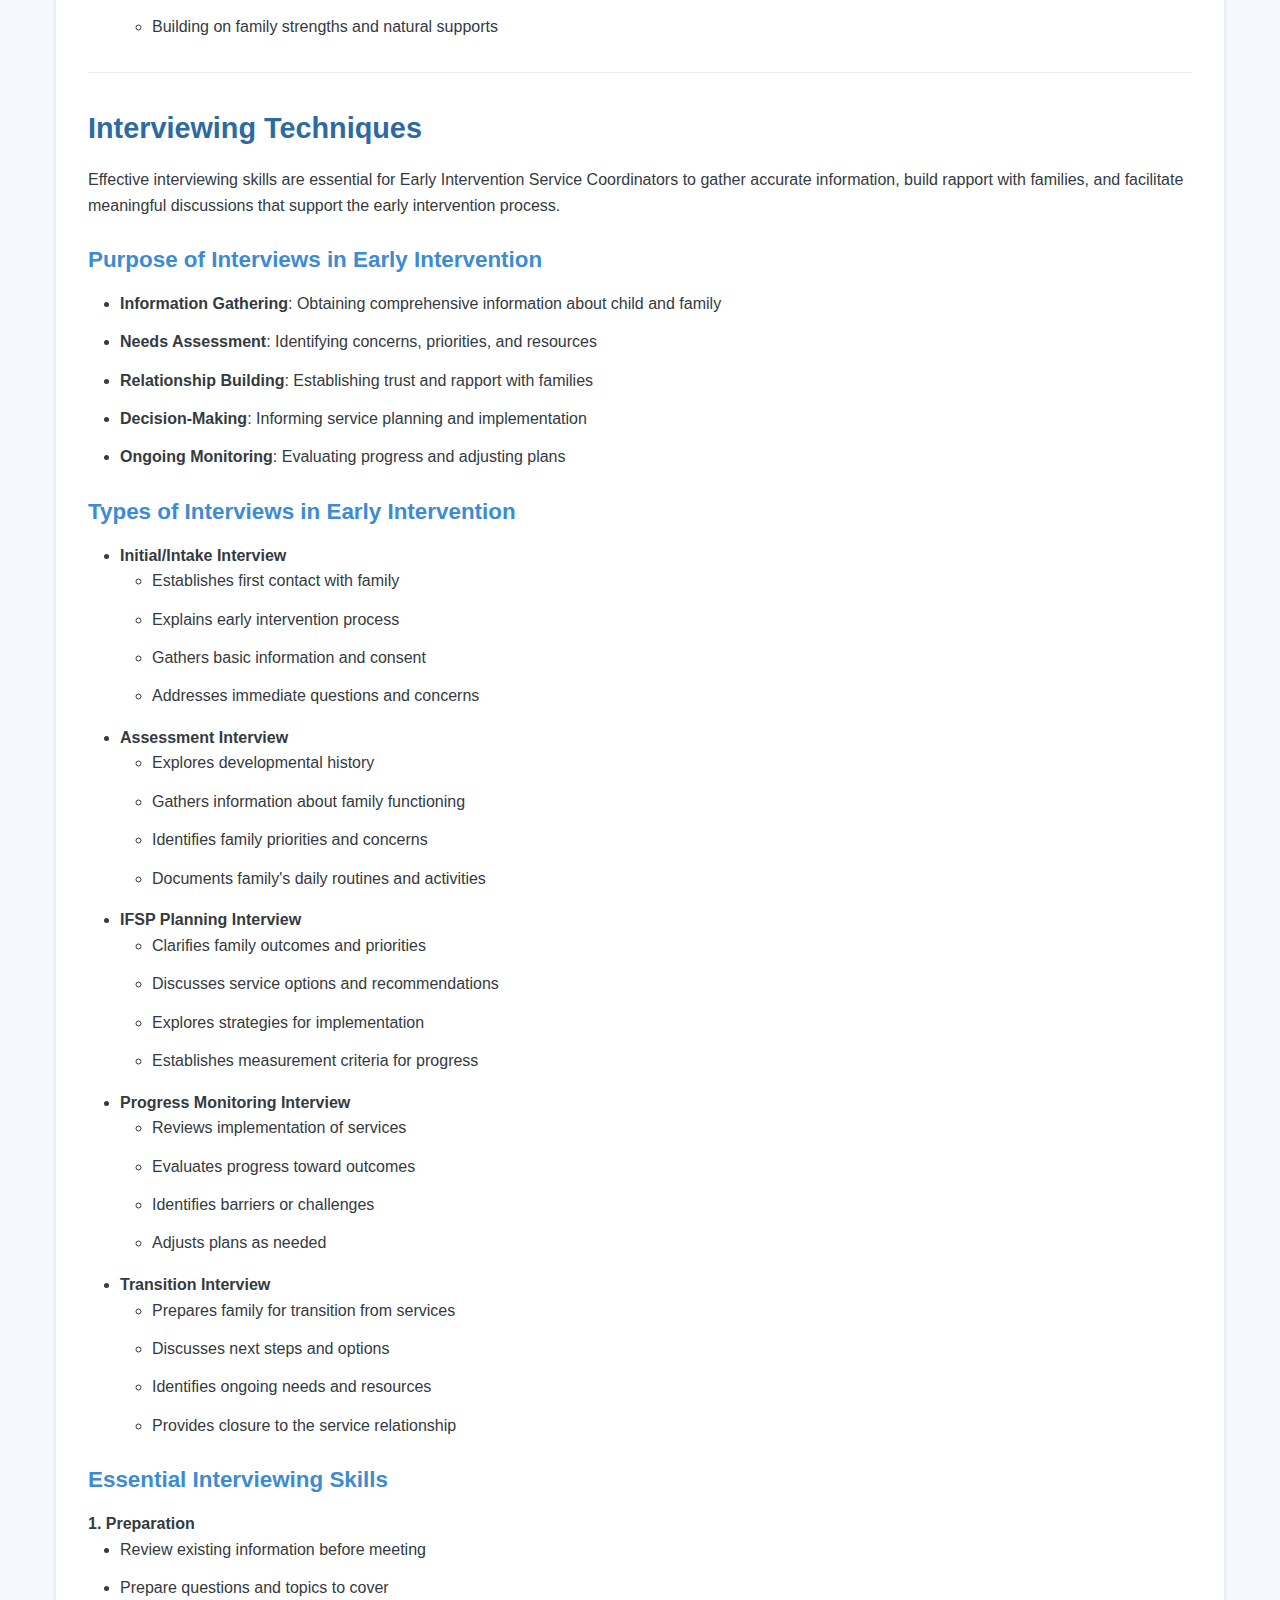
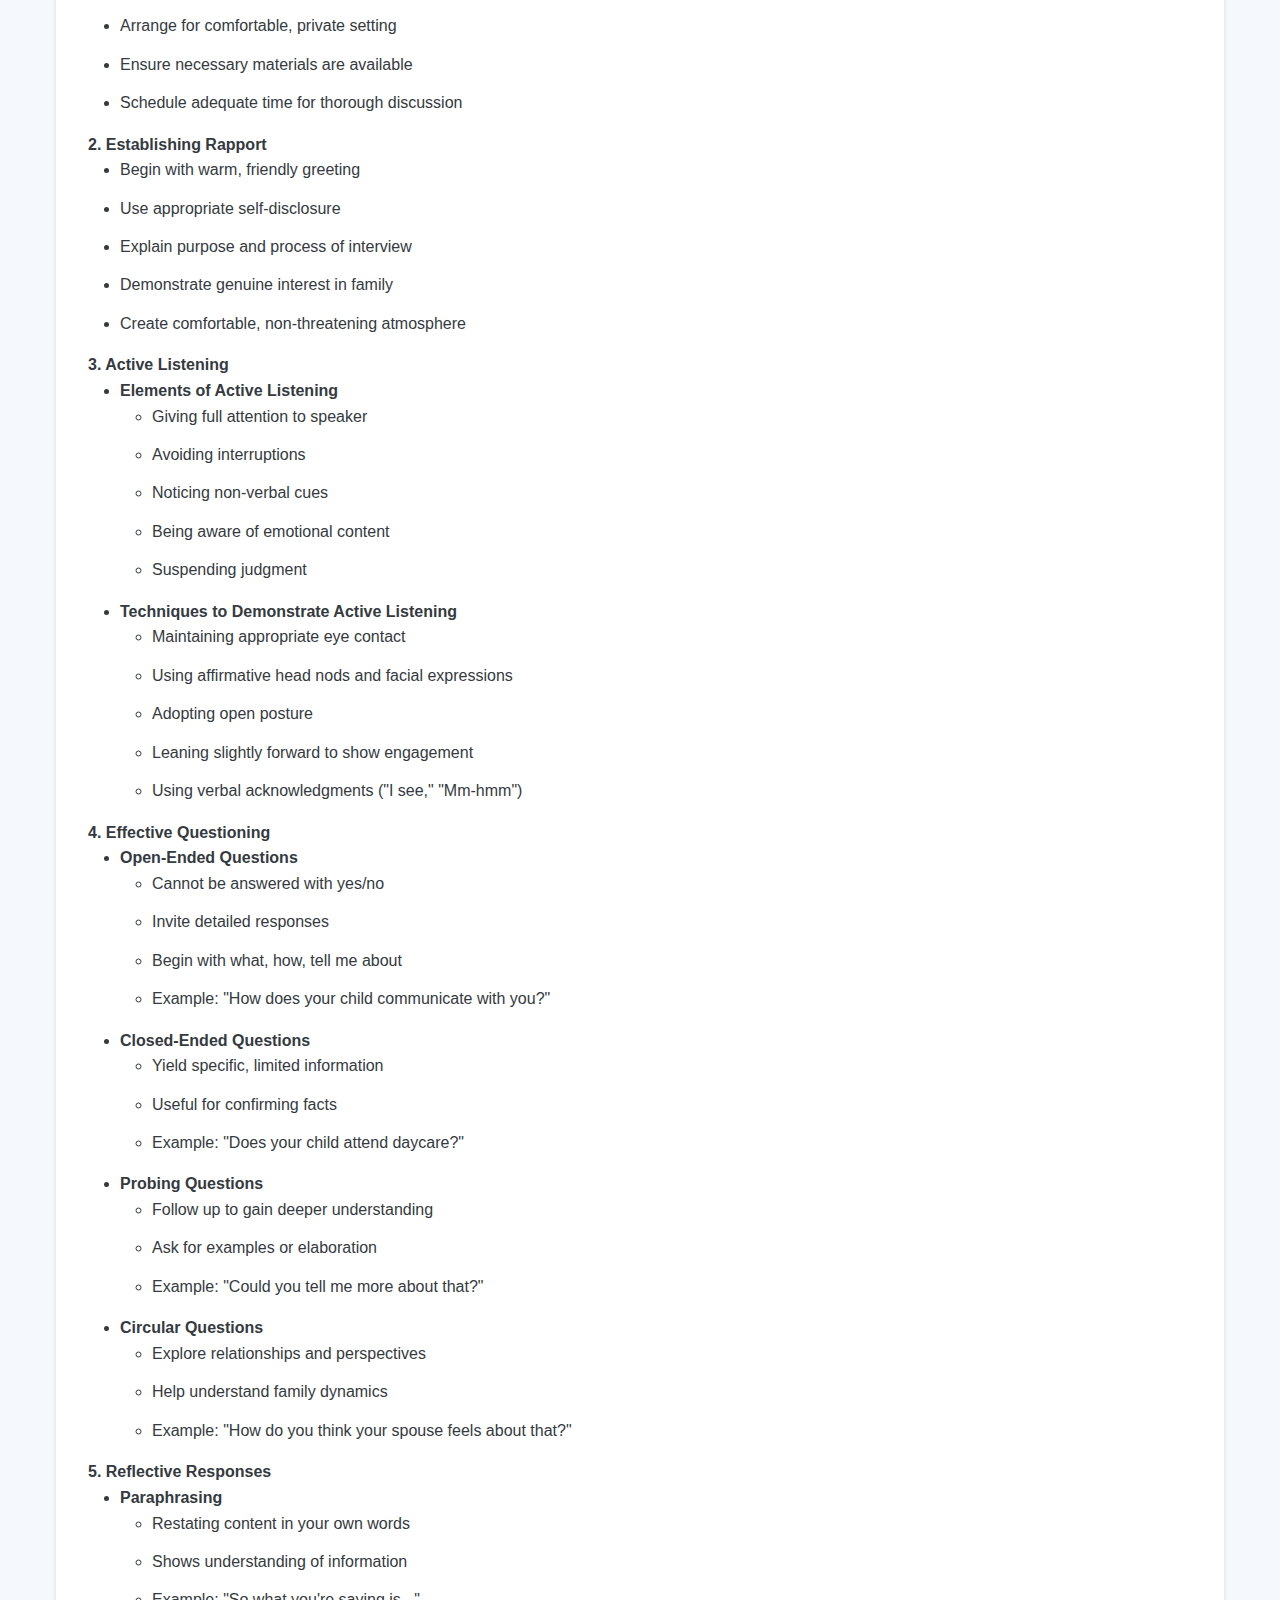
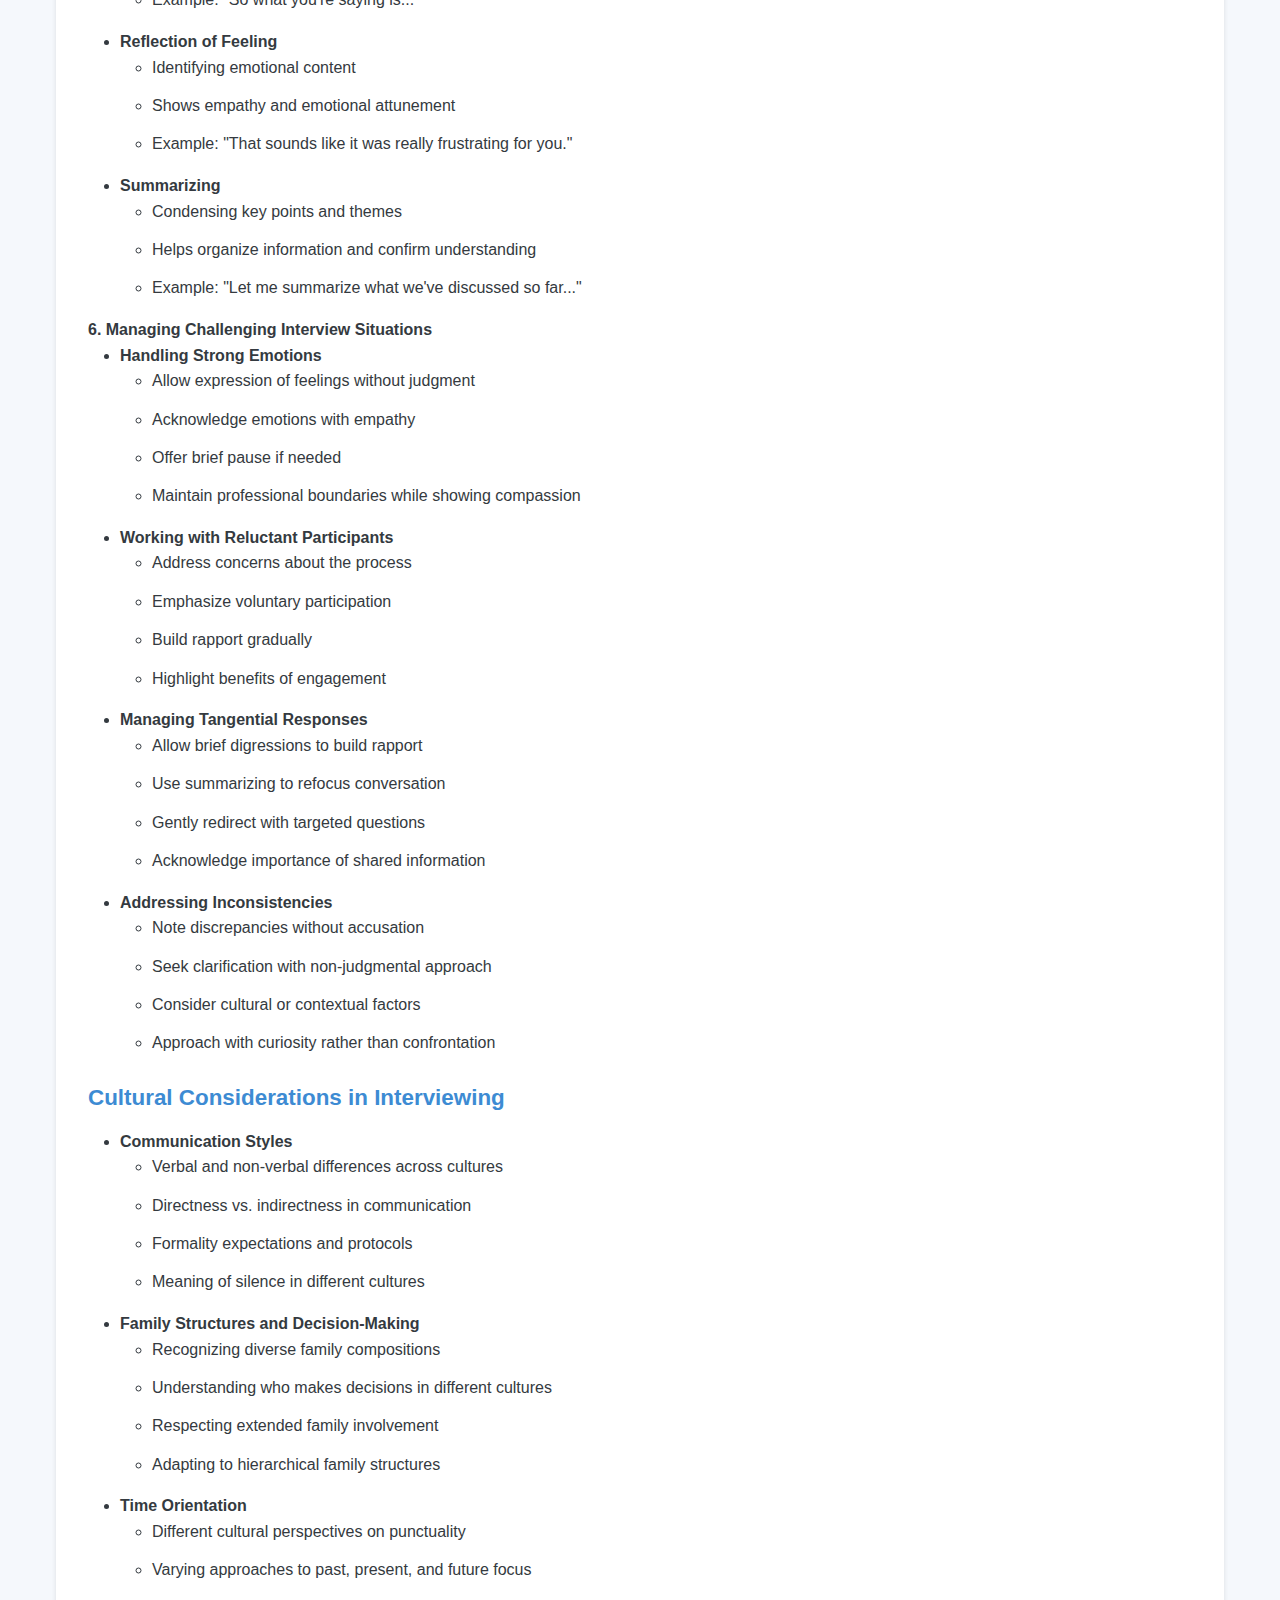
==== commit 720b61a1: "Add files via upload" ====
--- a/index.html
+++ b/index.html
@@ -53,6 +53,9 @@
     <script src="study-guide-transitions.js"></script>
     <script src="study-guide-documentation.js"></script>
     <script src="study-guide-professional.js"></script>
+    <script src="study-guide-child-development.js"></script>
+    <script src="study-guide-social-casework.js"></script>
+    <script src="study-guide-interviewing.js"></script>
     <script src="study-guide-key-terms.js"></script>
     
     <!-- Practice Test Scripts -->
